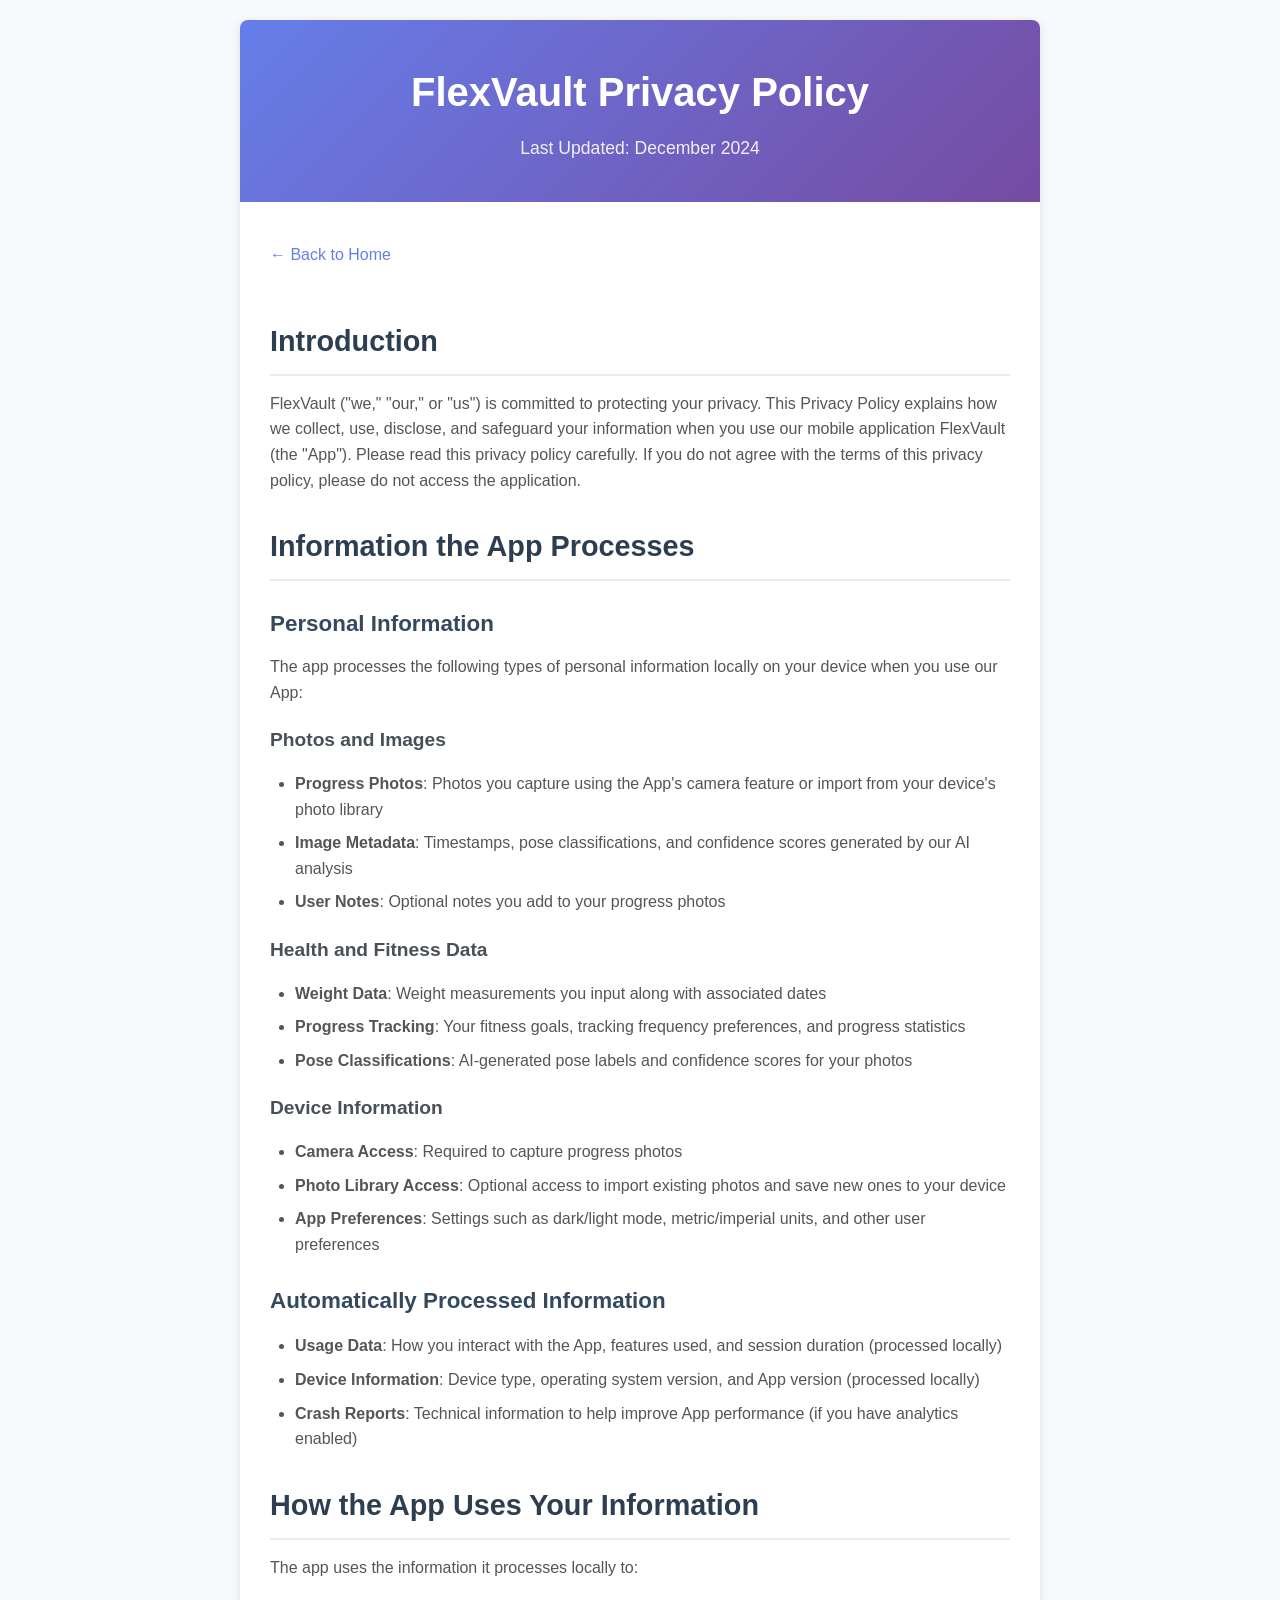
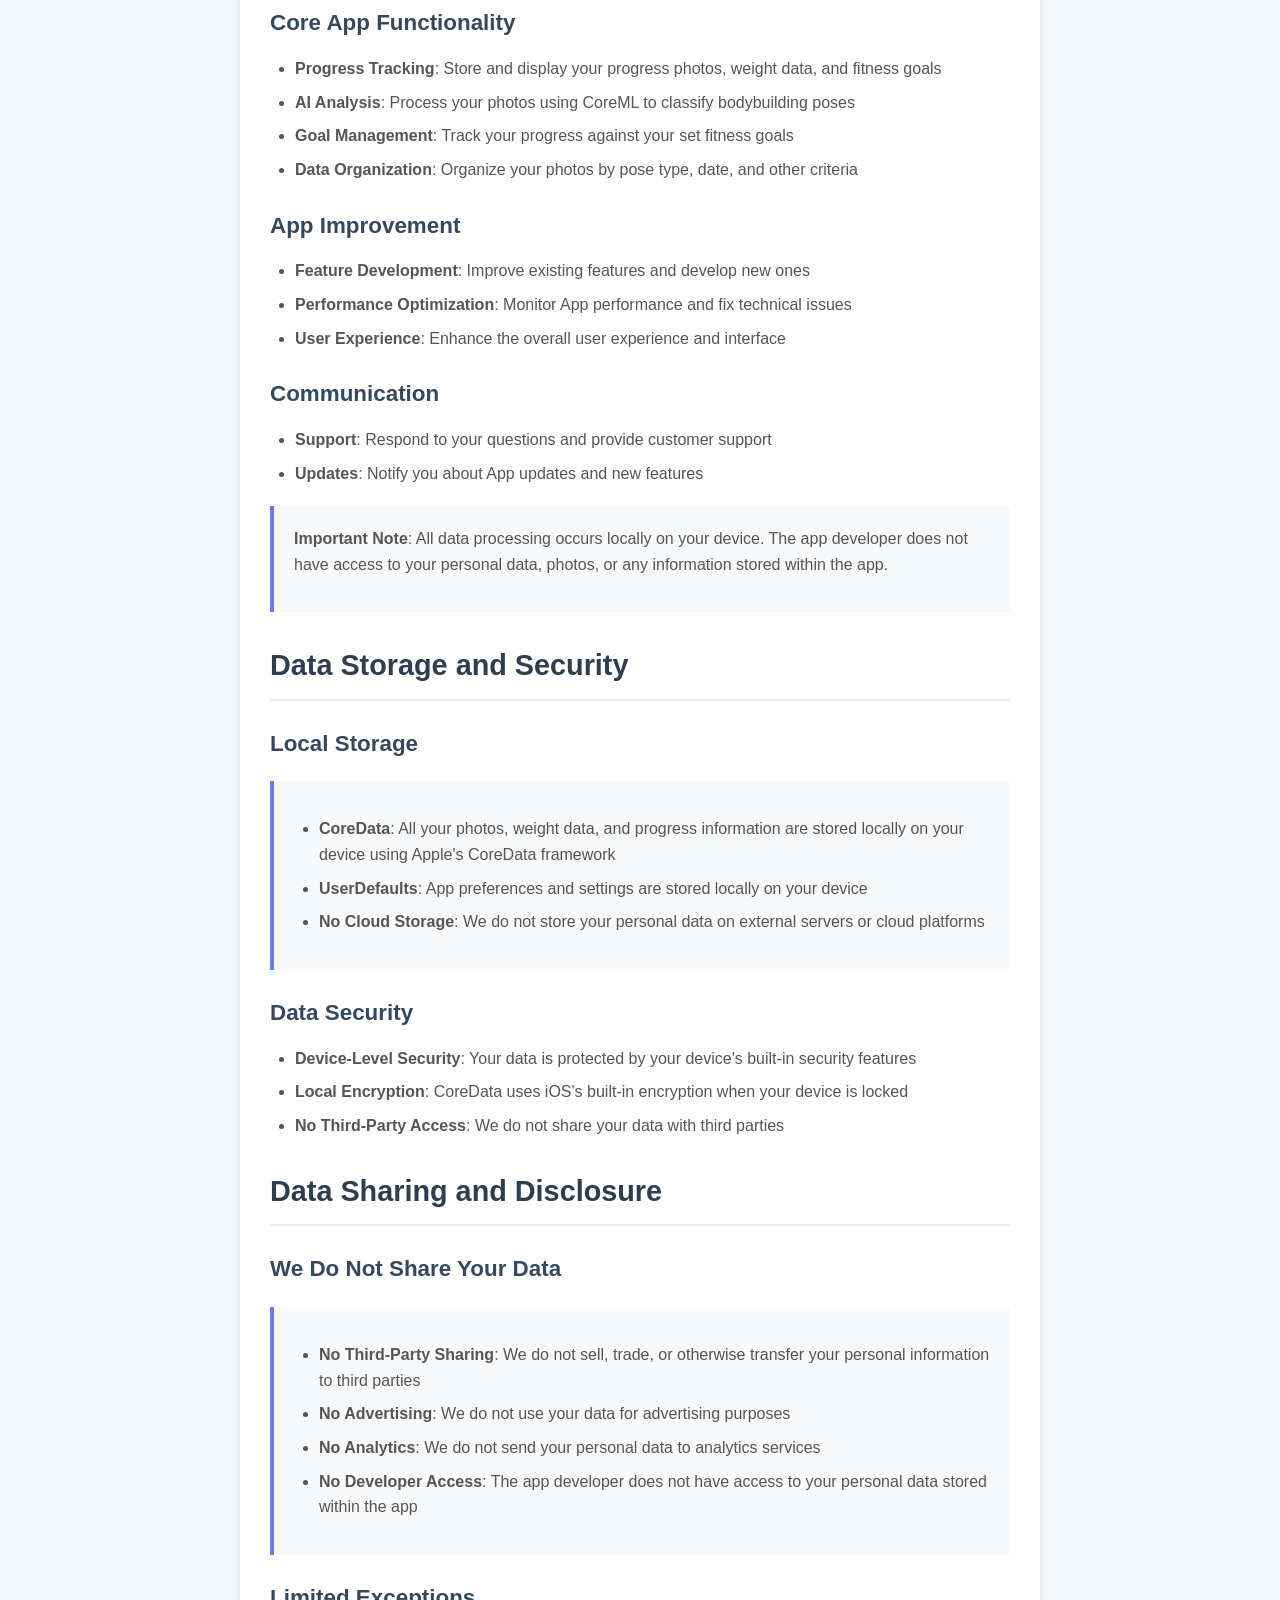
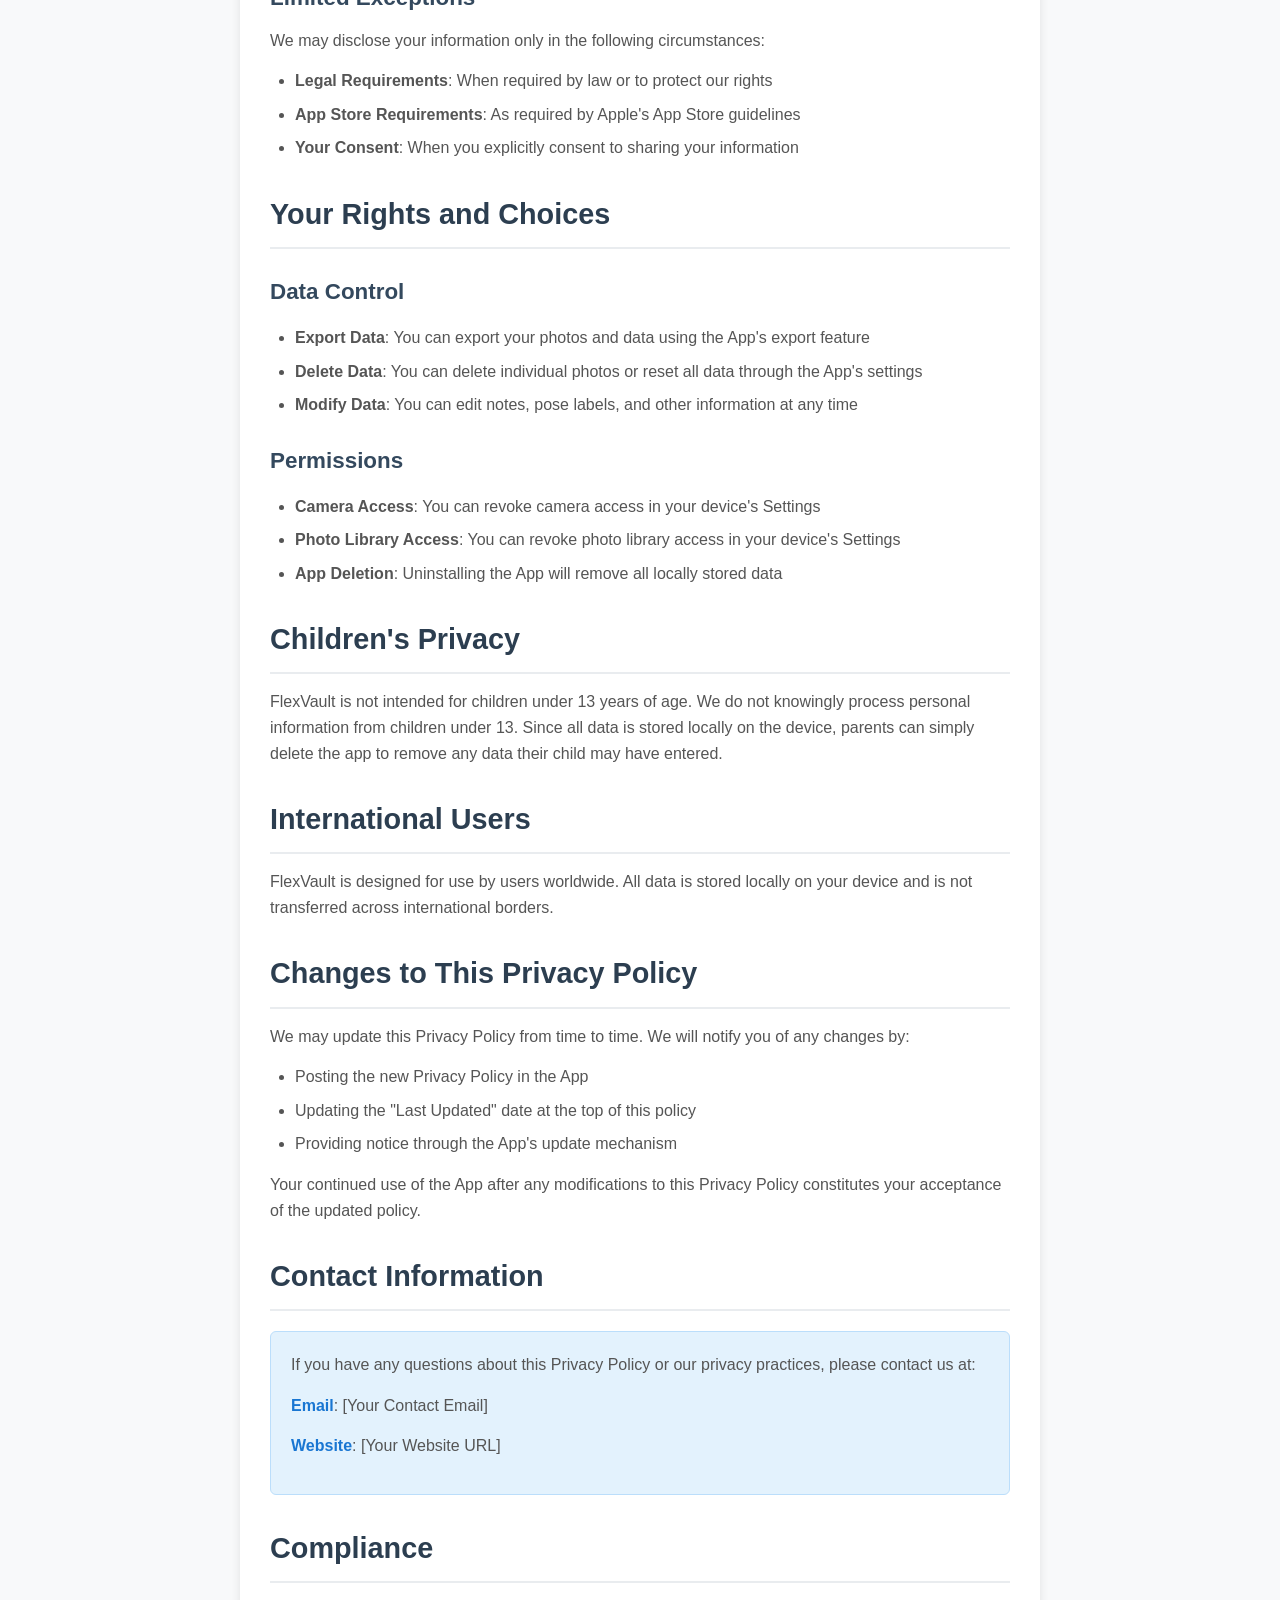
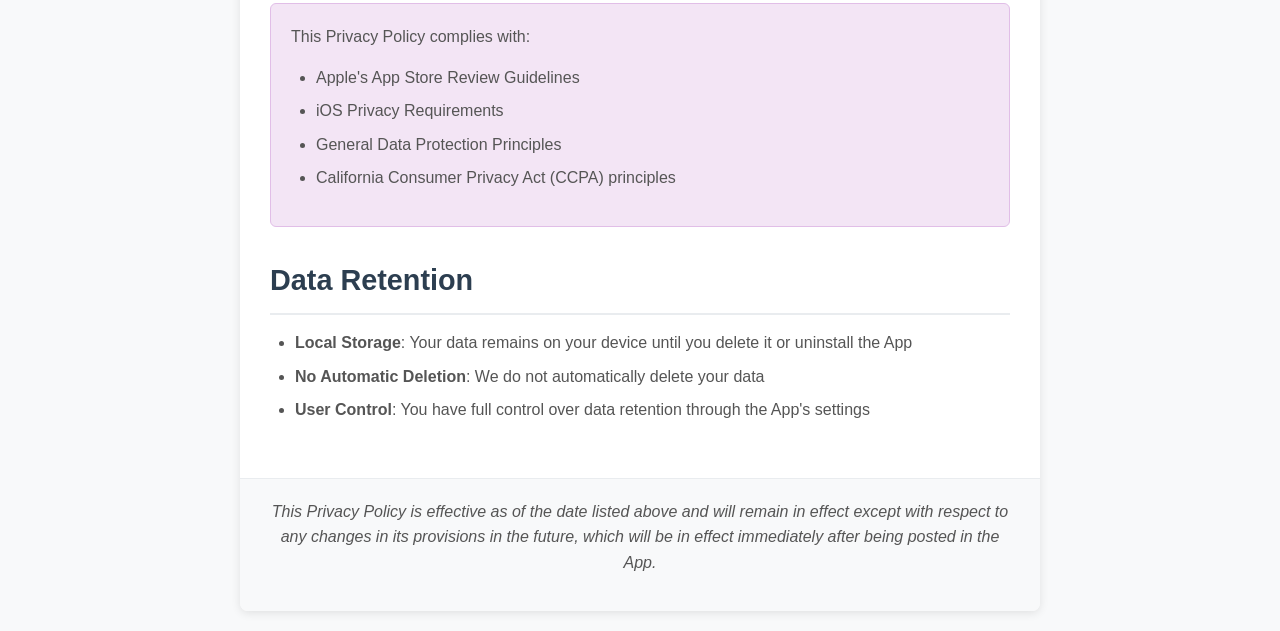
==== FlexVaultPrivacy/index.html @ 90f406ba "FlexVault Privacy Policy" ====
<!DOCTYPE html>
<html lang="en">
<head>
    <meta charset="UTF-8">
    <meta name="viewport" content="width=device-width, initial-scale=1.0">
    <title>FlexVault Privacy Policy</title>
    <style>
        * {
            margin: 0;
            padding: 0;
            box-sizing: border-box;
        }

        body {
            font-family: -apple-system, BlinkMacSystemFont, 'Segoe UI', Roboto, Oxygen, Ubuntu, Cantarell, sans-serif;
            line-height: 1.6;
            color: #333;
            background-color: #f8f9fa;
            padding: 20px;
        }

        .container {
            max-width: 800px;
            margin: 0 auto;
            background: white;
            border-radius: 8px;
            box-shadow: 0 2px 10px rgba(0, 0, 0, 0.1);
            overflow: hidden;
        }

        .header {
            background: linear-gradient(135deg, #667eea 0%, #764ba2 100%);
            color: white;
            padding: 40px 30px;
            text-align: center;
        }

        .header h1 {
            font-size: 2.5rem;
            margin-bottom: 10px;
            font-weight: 700;
        }

        .header .last-updated {
            font-size: 1.1rem;
            opacity: 0.9;
            font-weight: 500;
        }

        .content {
            padding: 40px 30px;
        }

        h2 {
            color: #2c3e50;
            font-size: 1.8rem;
            margin: 30px 0 15px 0;
            padding-bottom: 10px;
            border-bottom: 2px solid #e9ecef;
            font-weight: 600;
        }

        h3 {
            color: #34495e;
            font-size: 1.4rem;
            margin: 25px 0 12px 0;
            font-weight: 600;
        }

        h4 {
            color: #495057;
            font-size: 1.2rem;
            margin: 20px 0 10px 0;
            font-weight: 600;
        }

        p {
            margin-bottom: 15px;
            font-size: 1rem;
            color: #555;
        }

        ul {
            margin: 15px 0;
            padding-left: 25px;
        }

        li {
            margin-bottom: 8px;
            color: #555;
        }

        .highlight-box {
            background: #f8f9fa;
            border-left: 4px solid #667eea;
            padding: 20px;
            margin: 20px 0;
            border-radius: 0 4px 4px 0;
        }

        .contact-info {
            background: #e3f2fd;
            border: 1px solid #bbdefb;
            border-radius: 6px;
            padding: 20px;
            margin: 20px 0;
        }

        .contact-info strong {
            color: #1976d2;
        }

        .compliance-section {
            background: #f3e5f5;
            border: 1px solid #e1bee7;
            border-radius: 6px;
            padding: 20px;
            margin: 20px 0;
        }

        .footer {
            background: #f8f9fa;
            padding: 20px 30px;
            text-align: center;
            color: #6c757d;
            font-style: italic;
            border-top: 1px solid #e9ecef;
        }

        .back-link {
            display: inline-block;
            margin-bottom: 20px;
            color: #667eea;
            text-decoration: none;
            font-weight: 500;
            transition: color 0.3s ease;
        }

        .back-link:hover {
            color: #764ba2;
        }

        @media (max-width: 768px) {
            body {
                padding: 10px;
            }
            
            .header {
                padding: 30px 20px;
            }
            
            .header h1 {
                font-size: 2rem;
            }
            
            .content {
                padding: 30px 20px;
            }
            
            h2 {
                font-size: 1.5rem;
            }
            
            h3 {
                font-size: 1.3rem;
            }
        }
    </style>
</head>
<body>
    <div class="container">
        <div class="header">
            <h1>FlexVault Privacy Policy</h1>
            <div class="last-updated">Last Updated: December 2024</div>
        </div>
        
        <div class="content">
            <a href="/" class="back-link">← Back to Home</a>
            
            <h2>Introduction</h2>
            <p>FlexVault ("we," "our," or "us") is committed to protecting your privacy. This Privacy Policy explains how we collect, use, disclose, and safeguard your information when you use our mobile application FlexVault (the "App"). Please read this privacy policy carefully. If you do not agree with the terms of this privacy policy, please do not access the application.</p>

            <h2>Information the App Processes</h2>
            
            <h3>Personal Information</h3>
            <p>The app processes the following types of personal information locally on your device when you use our App:</p>

            <h4>Photos and Images</h4>
            <ul>
                <li><strong>Progress Photos</strong>: Photos you capture using the App's camera feature or import from your device's photo library</li>
                <li><strong>Image Metadata</strong>: Timestamps, pose classifications, and confidence scores generated by our AI analysis</li>
                <li><strong>User Notes</strong>: Optional notes you add to your progress photos</li>
            </ul>

            <h4>Health and Fitness Data</h4>
            <ul>
                <li><strong>Weight Data</strong>: Weight measurements you input along with associated dates</li>
                <li><strong>Progress Tracking</strong>: Your fitness goals, tracking frequency preferences, and progress statistics</li>
                <li><strong>Pose Classifications</strong>: AI-generated pose labels and confidence scores for your photos</li>
            </ul>

            <h4>Device Information</h4>
            <ul>
                <li><strong>Camera Access</strong>: Required to capture progress photos</li>
                <li><strong>Photo Library Access</strong>: Optional access to import existing photos and save new ones to your device</li>
                <li><strong>App Preferences</strong>: Settings such as dark/light mode, metric/imperial units, and other user preferences</li>
            </ul>

            <h3>Automatically Processed Information</h3>
            <ul>
                <li><strong>Usage Data</strong>: How you interact with the App, features used, and session duration (processed locally)</li>
                <li><strong>Device Information</strong>: Device type, operating system version, and App version (processed locally)</li>
                <li><strong>Crash Reports</strong>: Technical information to help improve App performance (if you have analytics enabled)</li>
            </ul>

            <h2>How the App Uses Your Information</h2>
            <p>The app uses the information it processes locally to:</p>

            <h3>Core App Functionality</h3>
            <ul>
                <li><strong>Progress Tracking</strong>: Store and display your progress photos, weight data, and fitness goals</li>
                <li><strong>AI Analysis</strong>: Process your photos using CoreML to classify bodybuilding poses</li>
                <li><strong>Goal Management</strong>: Track your progress against your set fitness goals</li>
                <li><strong>Data Organization</strong>: Organize your photos by pose type, date, and other criteria</li>
            </ul>

            <h3>App Improvement</h3>
            <ul>
                <li><strong>Feature Development</strong>: Improve existing features and develop new ones</li>
                <li><strong>Performance Optimization</strong>: Monitor App performance and fix technical issues</li>
                <li><strong>User Experience</strong>: Enhance the overall user experience and interface</li>
            </ul>

            <h3>Communication</h3>
            <ul>
                <li><strong>Support</strong>: Respond to your questions and provide customer support</li>
                <li><strong>Updates</strong>: Notify you about App updates and new features</li>
            </ul>

            <div class="highlight-box">
                <p><strong>Important Note</strong>: All data processing occurs locally on your device. The app developer does not have access to your personal data, photos, or any information stored within the app.</p>
            </div>

            <h2>Data Storage and Security</h2>

            <h3>Local Storage</h3>
            <div class="highlight-box">
                <ul>
                    <li><strong>CoreData</strong>: All your photos, weight data, and progress information are stored locally on your device using Apple's CoreData framework</li>
                    <li><strong>UserDefaults</strong>: App preferences and settings are stored locally on your device</li>
                    <li><strong>No Cloud Storage</strong>: We do not store your personal data on external servers or cloud platforms</li>
                </ul>
            </div>

            <h3>Data Security</h3>
            <ul>
                <li><strong>Device-Level Security</strong>: Your data is protected by your device's built-in security features</li>
                <li><strong>Local Encryption</strong>: CoreData uses iOS's built-in encryption when your device is locked</li>
                <li><strong>No Third-Party Access</strong>: We do not share your data with third parties</li>
            </ul>

            <h2>Data Sharing and Disclosure</h2>

            <h3>We Do Not Share Your Data</h3>
            <div class="highlight-box">
                <ul>
                    <li><strong>No Third-Party Sharing</strong>: We do not sell, trade, or otherwise transfer your personal information to third parties</li>
                    <li><strong>No Advertising</strong>: We do not use your data for advertising purposes</li>
                    <li><strong>No Analytics</strong>: We do not send your personal data to analytics services</li>
                    <li><strong>No Developer Access</strong>: The app developer does not have access to your personal data stored within the app</li>
                </ul>
            </div>

            <h3>Limited Exceptions</h3>
            <p>We may disclose your information only in the following circumstances:</p>
            <ul>
                <li><strong>Legal Requirements</strong>: When required by law or to protect our rights</li>
                <li><strong>App Store Requirements</strong>: As required by Apple's App Store guidelines</li>
                <li><strong>Your Consent</strong>: When you explicitly consent to sharing your information</li>
            </ul>

            <h2>Your Rights and Choices</h2>

            <h3>Data Control</h3>
            <ul>
                <li><strong>Export Data</strong>: You can export your photos and data using the App's export feature</li>
                <li><strong>Delete Data</strong>: You can delete individual photos or reset all data through the App's settings</li>
                <li><strong>Modify Data</strong>: You can edit notes, pose labels, and other information at any time</li>
            </ul>

            <h3>Permissions</h3>
            <ul>
                <li><strong>Camera Access</strong>: You can revoke camera access in your device's Settings</li>
                <li><strong>Photo Library Access</strong>: You can revoke photo library access in your device's Settings</li>
                <li><strong>App Deletion</strong>: Uninstalling the App will remove all locally stored data</li>
            </ul>

            <h2>Children's Privacy</h2>
            <p>FlexVault is not intended for children under 13 years of age. We do not knowingly process personal information from children under 13. Since all data is stored locally on the device, parents can simply delete the app to remove any data their child may have entered.</p>

            <h2>International Users</h2>
            <p>FlexVault is designed for use by users worldwide. All data is stored locally on your device and is not transferred across international borders.</p>

            <h2>Changes to This Privacy Policy</h2>
            <p>We may update this Privacy Policy from time to time. We will notify you of any changes by:</p>
            <ul>
                <li>Posting the new Privacy Policy in the App</li>
                <li>Updating the "Last Updated" date at the top of this policy</li>
                <li>Providing notice through the App's update mechanism</li>
            </ul>
            <p>Your continued use of the App after any modifications to this Privacy Policy constitutes your acceptance of the updated policy.</p>

            <h2>Contact Information</h2>
            <div class="contact-info">
                <p>If you have any questions about this Privacy Policy or our privacy practices, please contact us at:</p>
                <p><strong>Email</strong>: [Your Contact Email]</p>
                <p><strong>Website</strong>: [Your Website URL]</p>
            </div>

            <h2>Compliance</h2>
            <div class="compliance-section">
                <p>This Privacy Policy complies with:</p>
                <ul>
                    <li>Apple's App Store Review Guidelines</li>
                    <li>iOS Privacy Requirements</li>
                    <li>General Data Protection Principles</li>
                    <li>California Consumer Privacy Act (CCPA) principles</li>
                </ul>
            </div>

            <h2>Data Retention</h2>
            <ul>
                <li><strong>Local Storage</strong>: Your data remains on your device until you delete it or uninstall the App</li>
                <li><strong>No Automatic Deletion</strong>: We do not automatically delete your data</li>
                <li><strong>User Control</strong>: You have full control over data retention through the App's settings</li>
            </ul>
        </div>
        
        <div class="footer">
            <p><em>This Privacy Policy is effective as of the date listed above and will remain in effect except with respect to any changes in its provisions in the future, which will be in effect immediately after being posted in the App.</em></p>
        </div>
    </div>
</body>
</html>
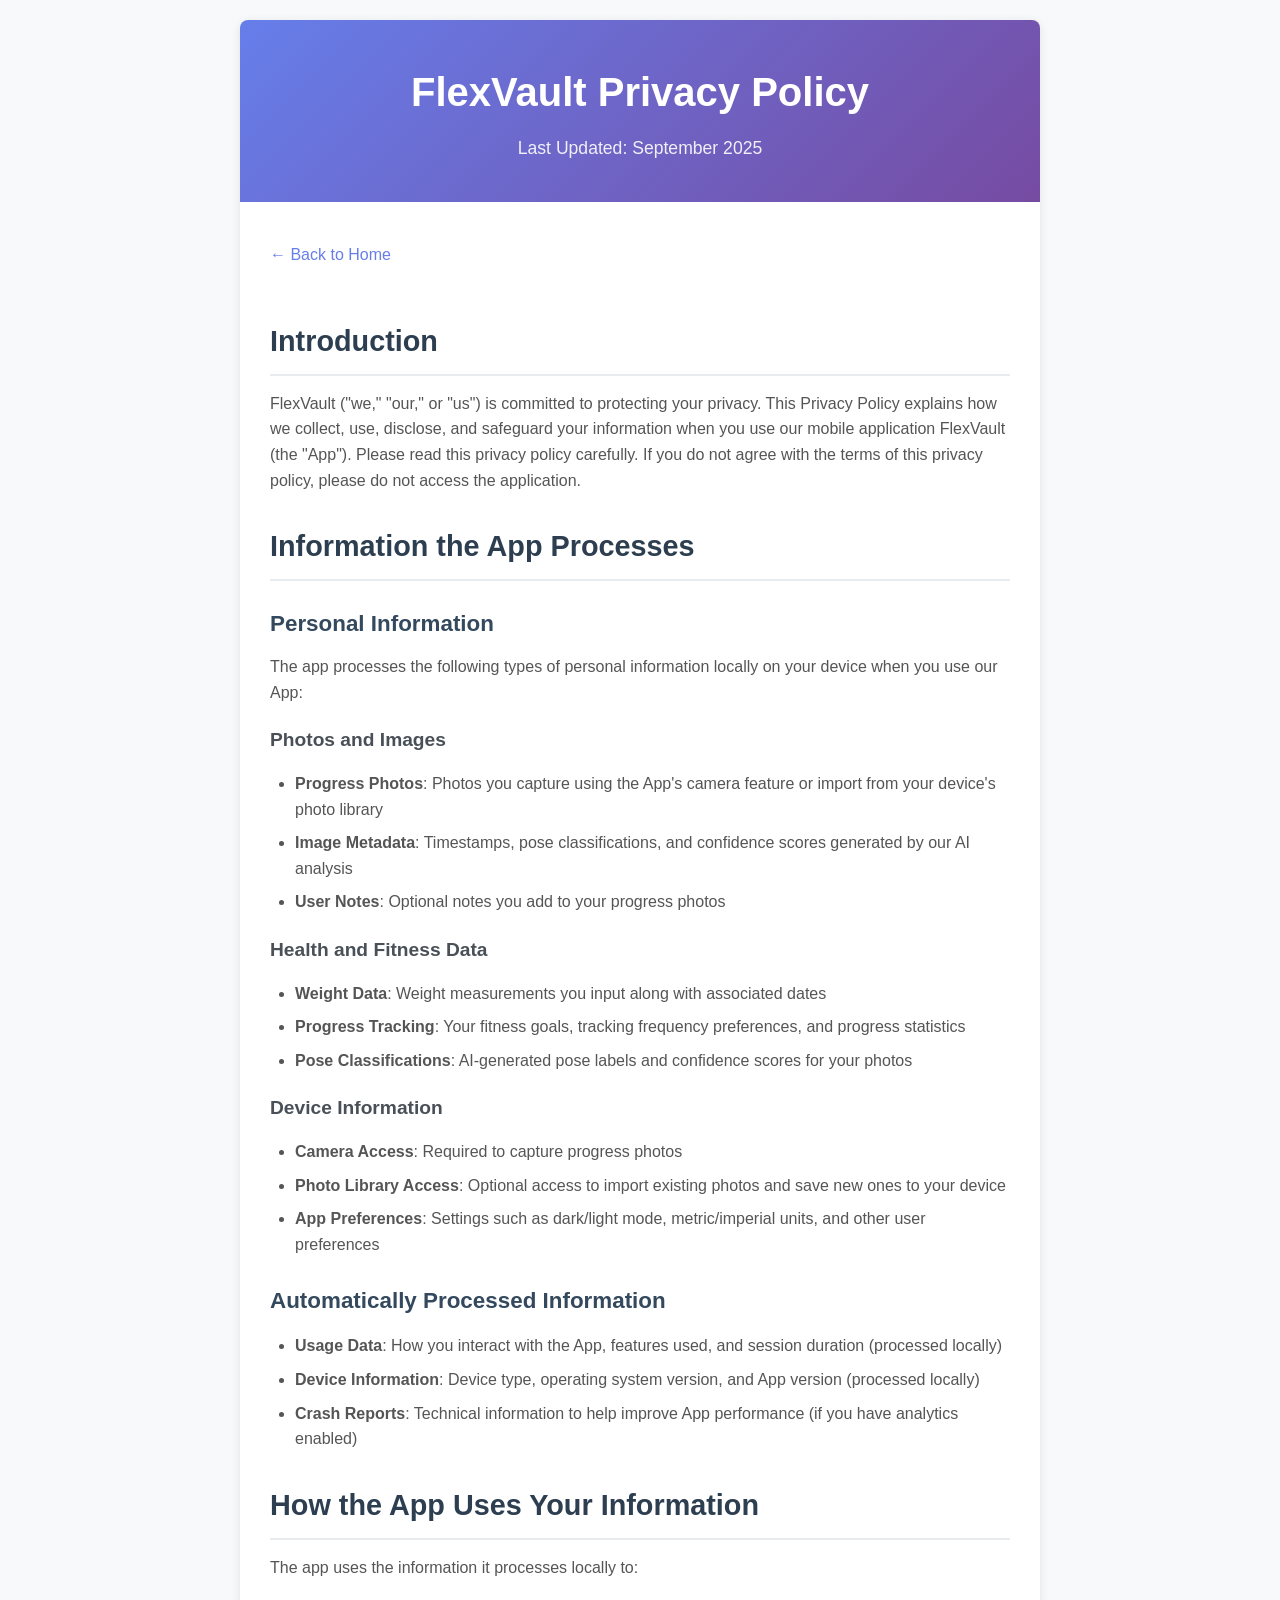
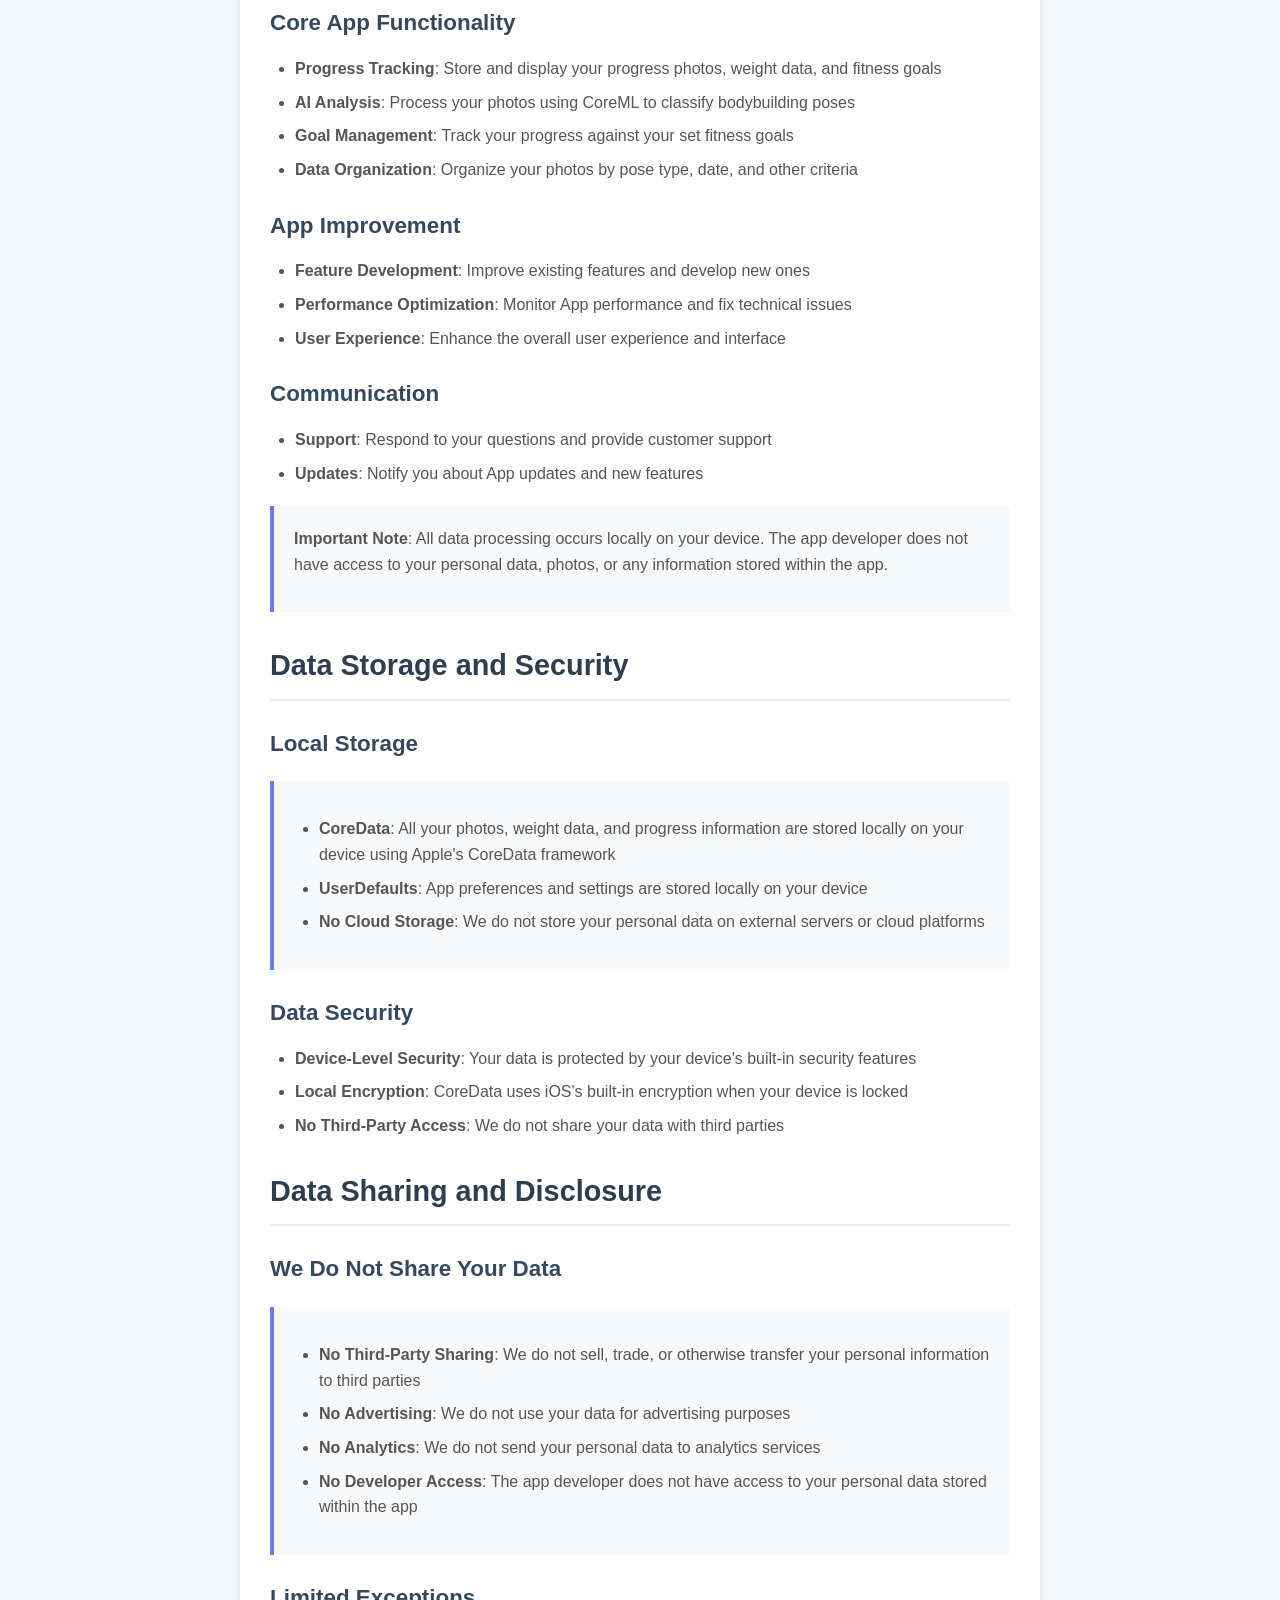
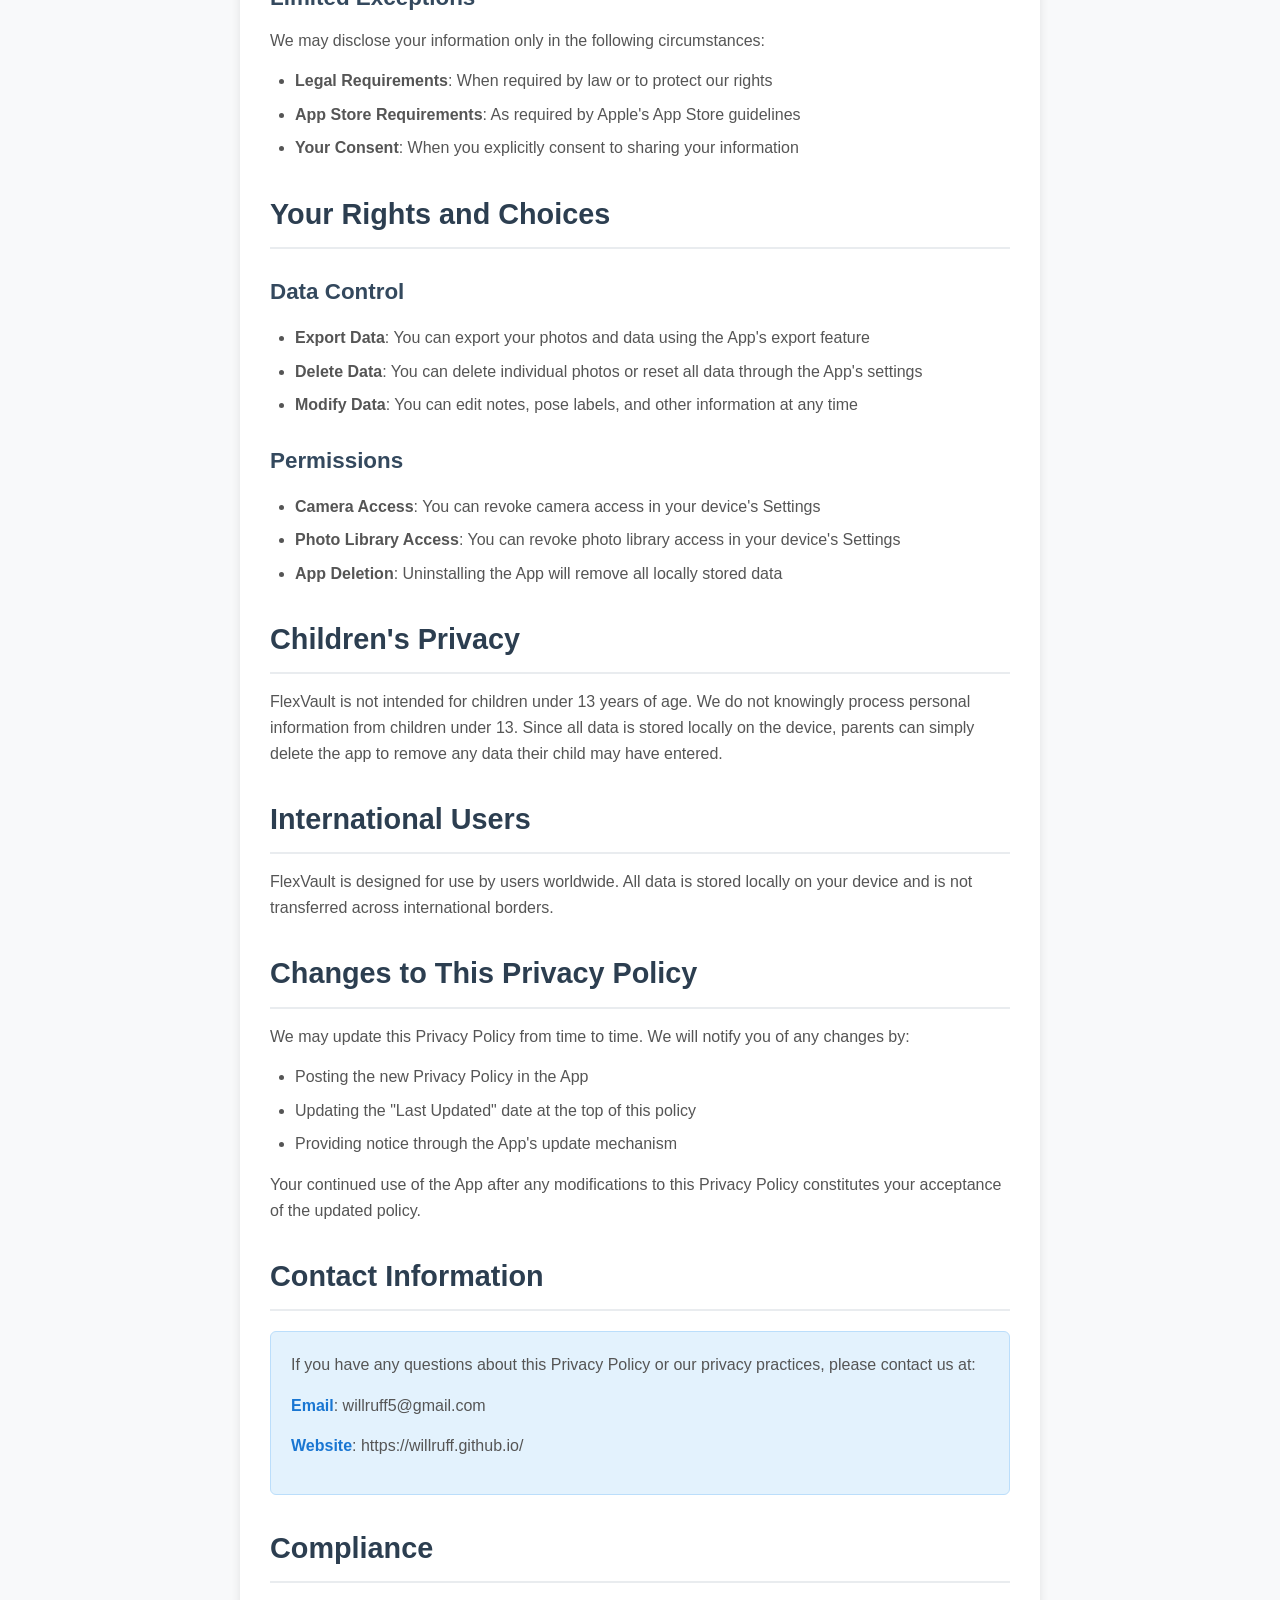
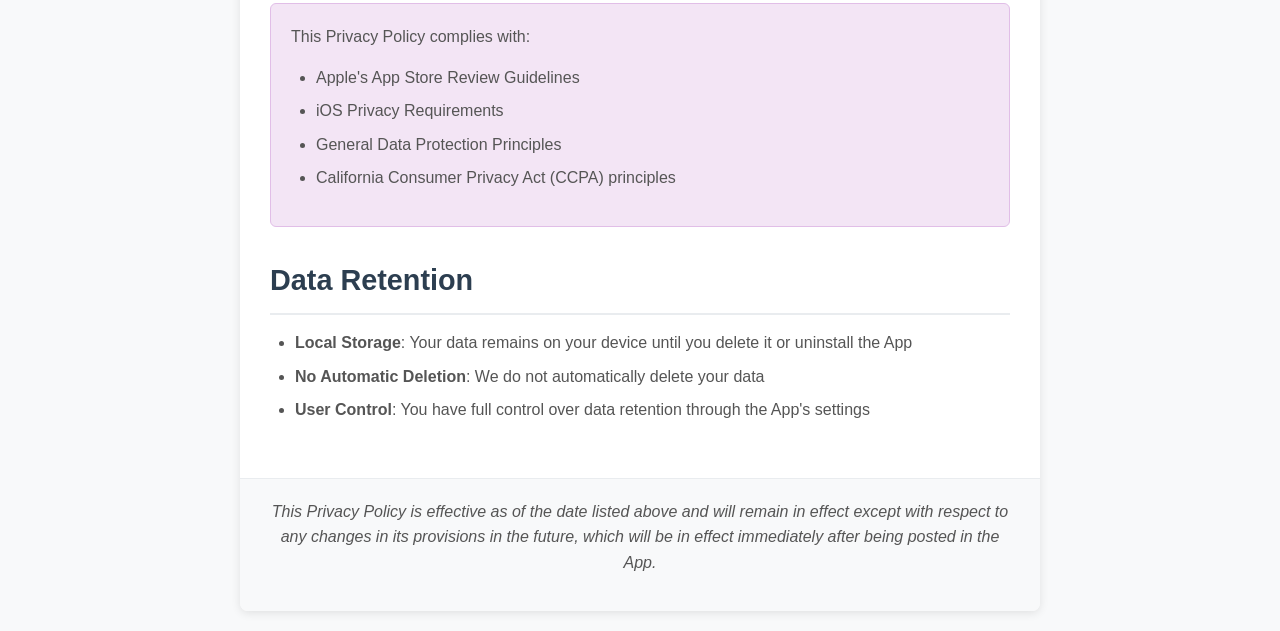
==== commit 1e5dc0f0: "Update index.html" ====
--- a/FlexVaultPrivacy/index.html
+++ b/FlexVaultPrivacy/index.html
@@ -171,7 +171,7 @@
     <div class="container">
         <div class="header">
             <h1>FlexVault Privacy Policy</h1>
-            <div class="last-updated">Last Updated: December 2024</div>
+            <div class="last-updated">Last Updated: September 2025</div>
         </div>
         
         <div class="content">
@@ -313,8 +313,8 @@
             <h2>Contact Information</h2>
             <div class="contact-info">
                 <p>If you have any questions about this Privacy Policy or our privacy practices, please contact us at:</p>
-                <p><strong>Email</strong>: [Your Contact Email]</p>
-                <p><strong>Website</strong>: [Your Website URL]</p>
+                <p><strong>Email</strong>: willruff5@gmail.com</p>
+                <p><strong>Website</strong>: https://willruff.github.io/</p>
             </div>
 
             <h2>Compliance</h2>
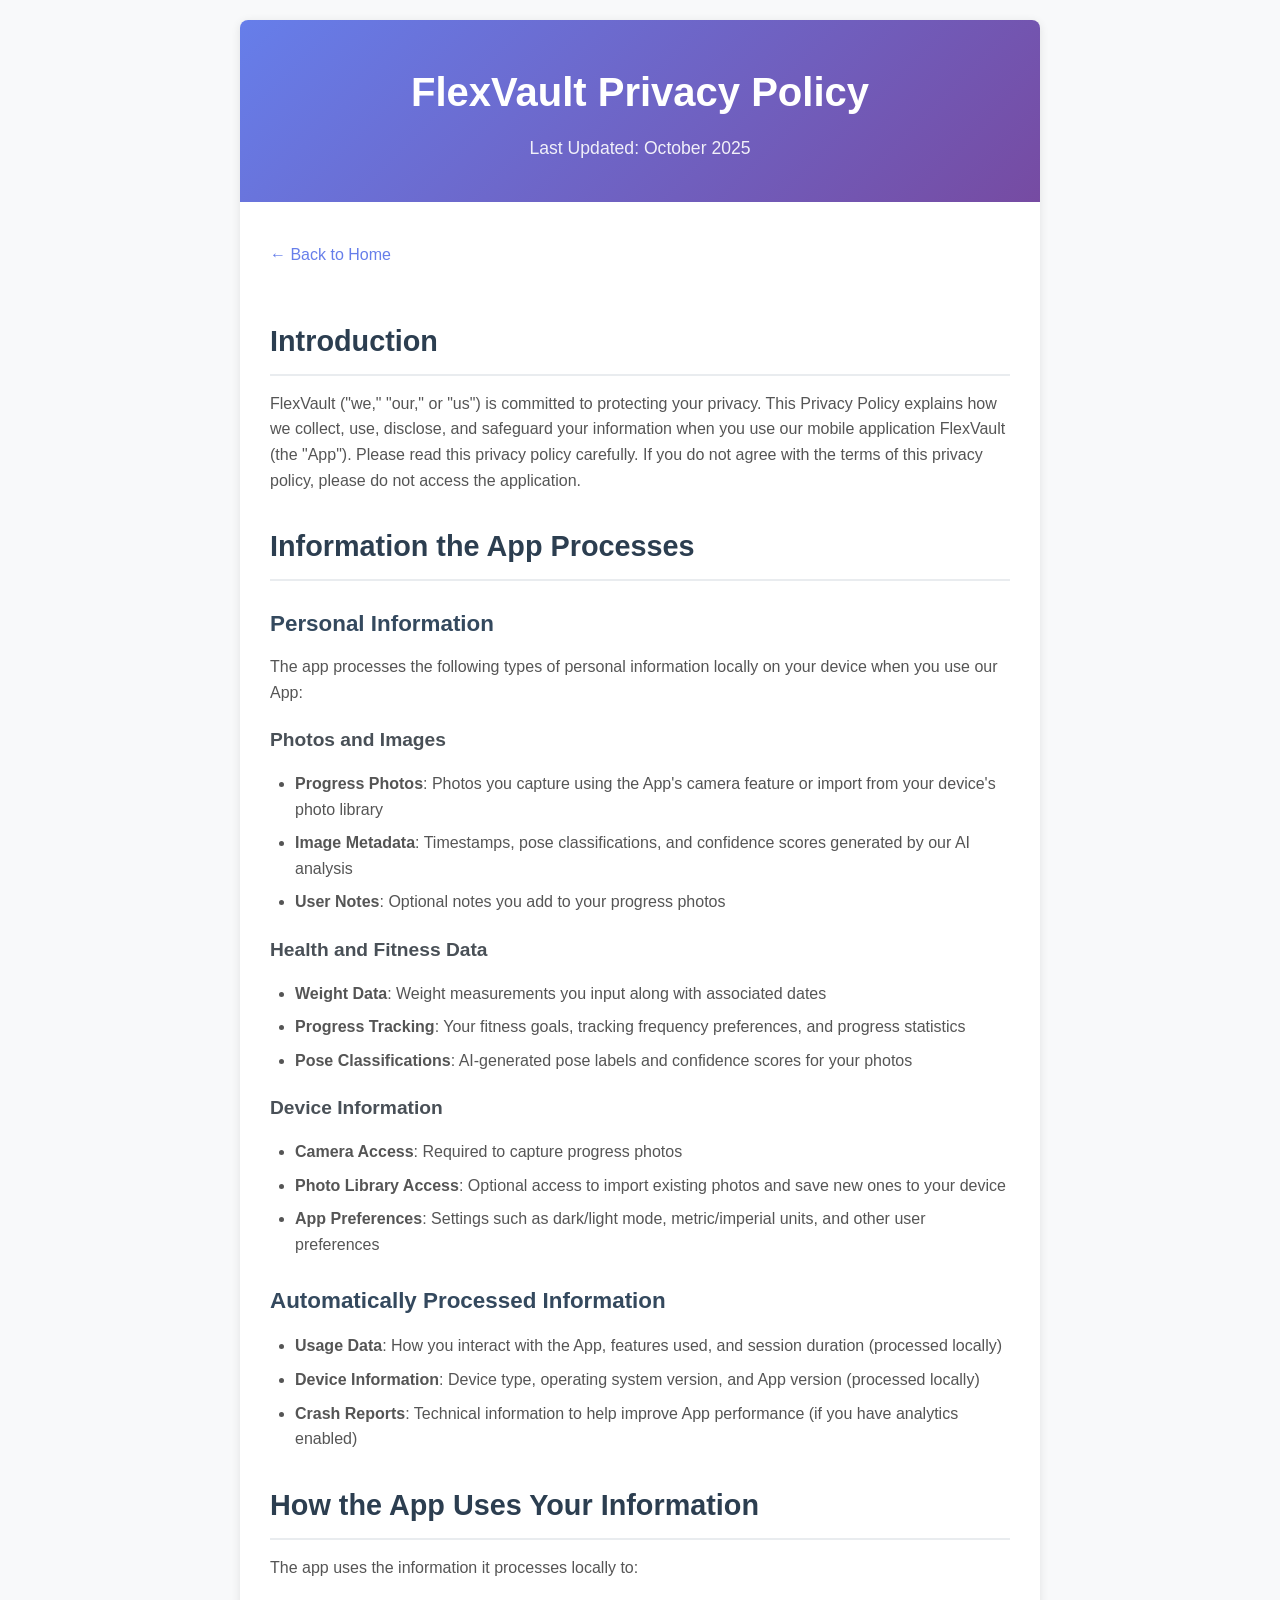
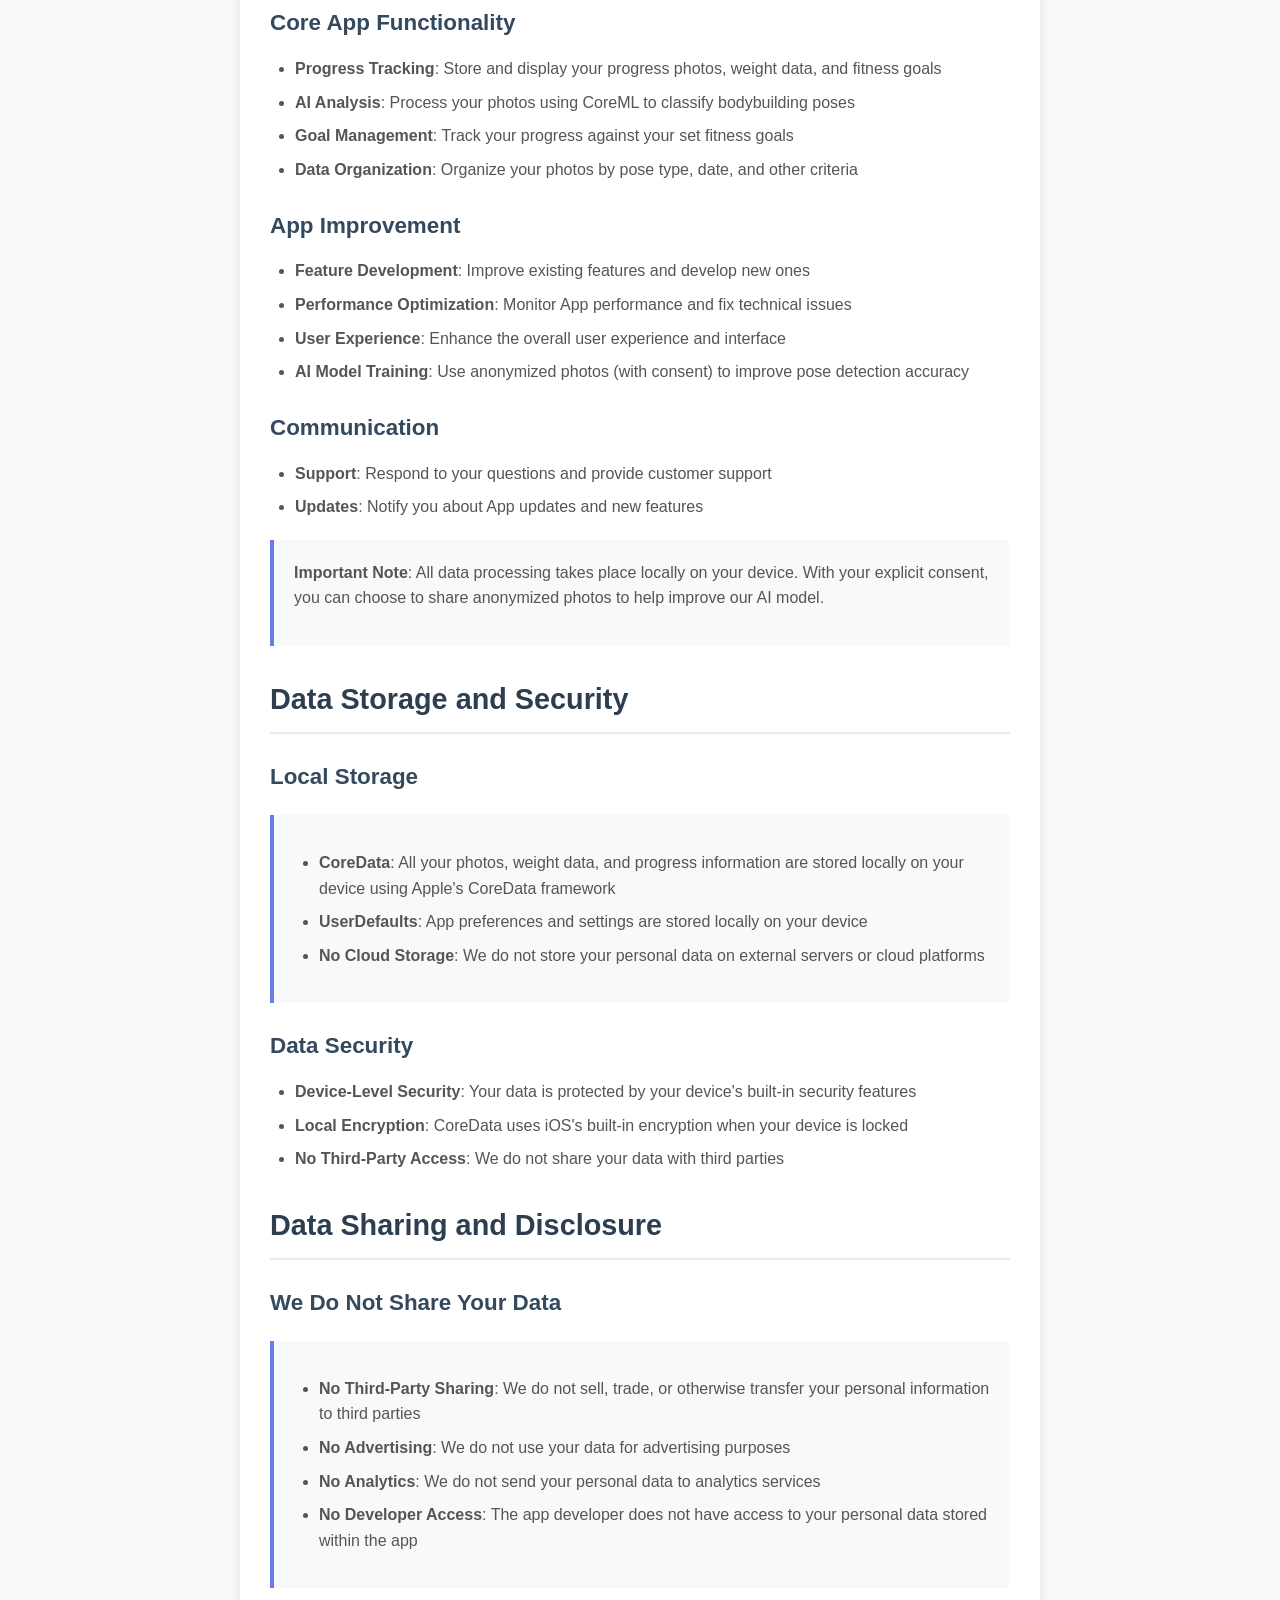
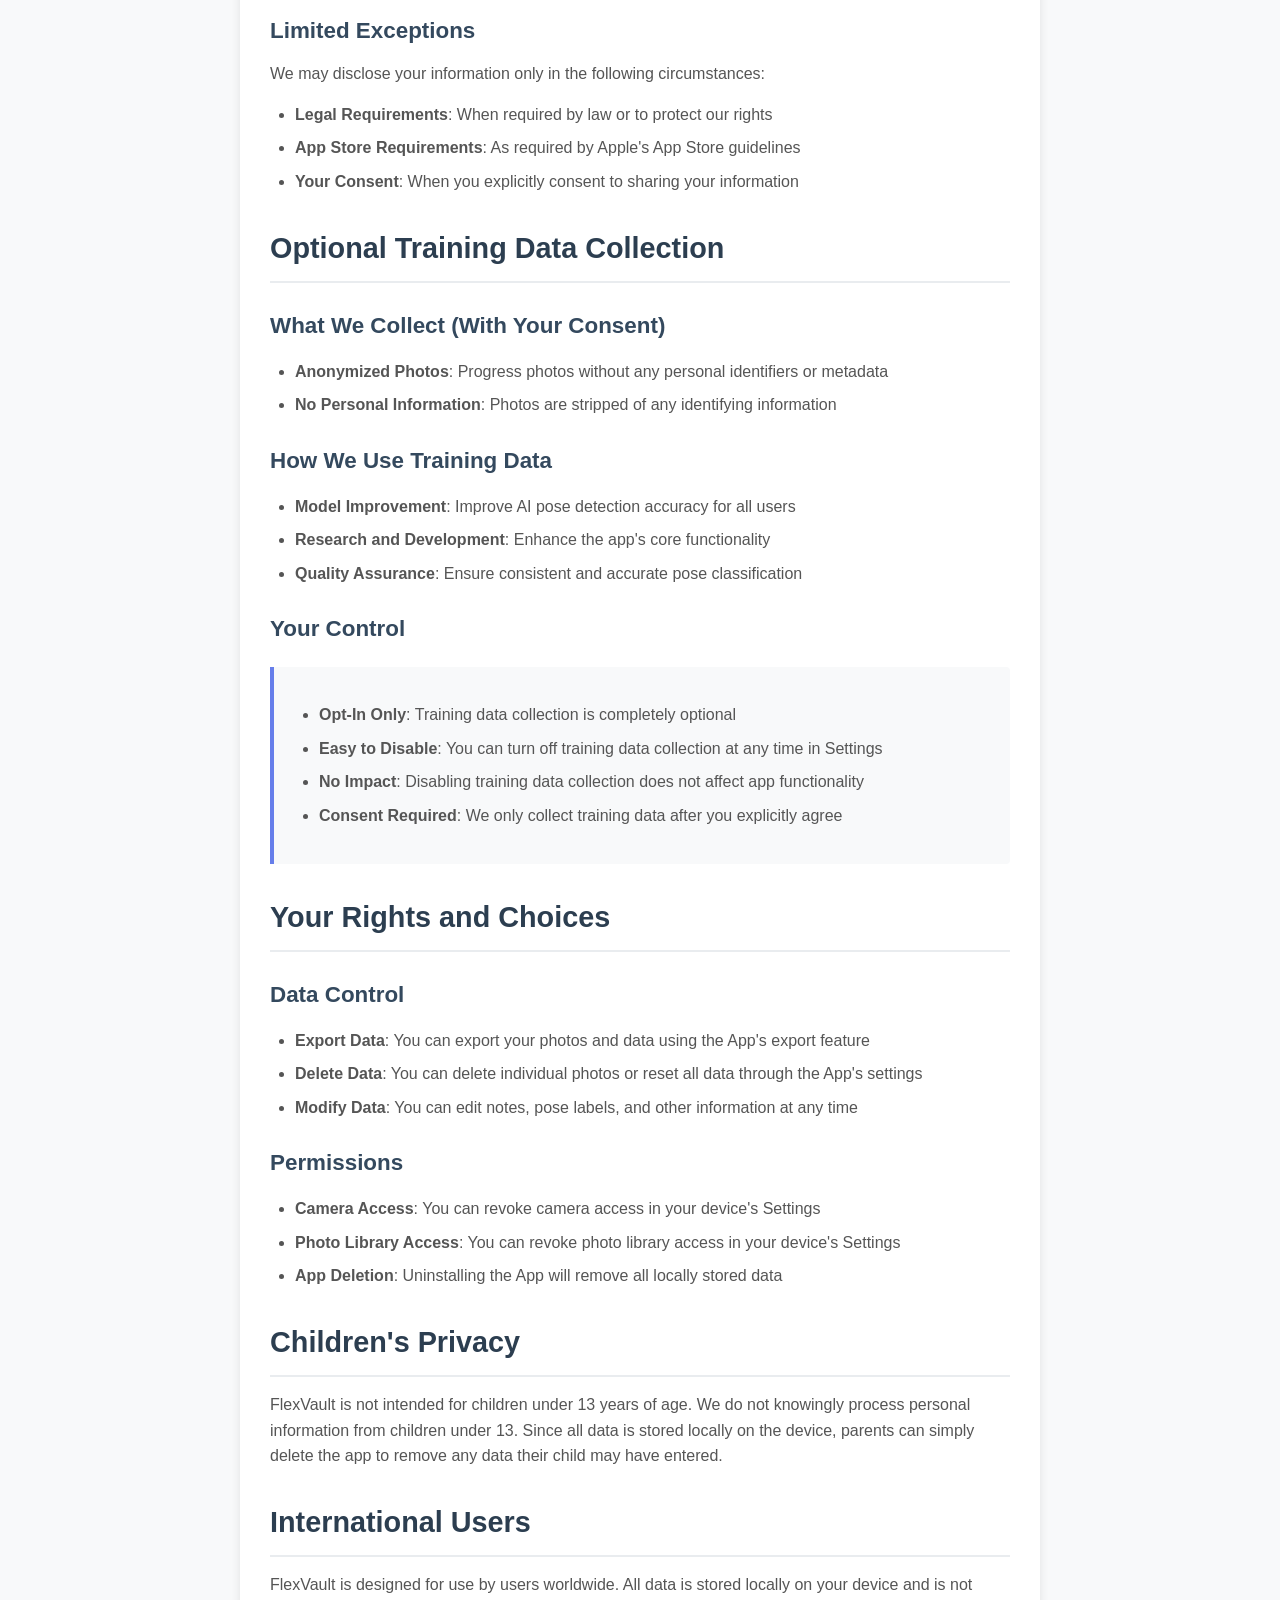
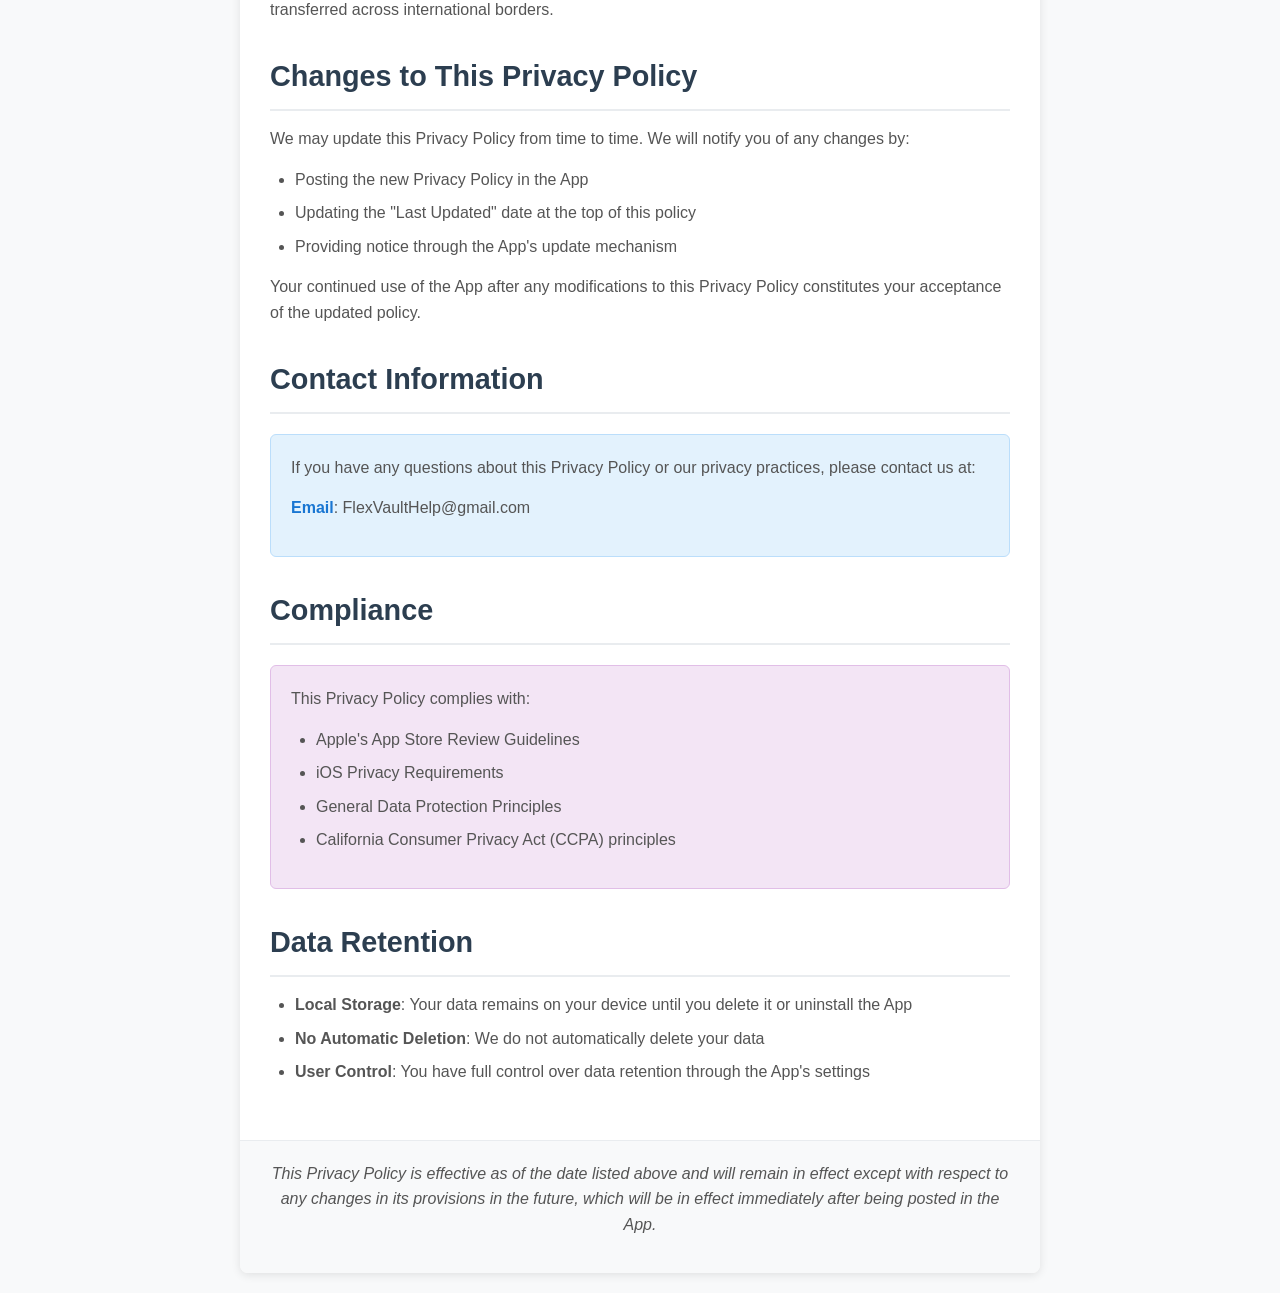
==== commit 8084f599: "Update Privacy on website" ====
--- a/FlexVaultPrivacy/index.html
+++ b/FlexVaultPrivacy/index.html
@@ -171,7 +171,7 @@
     <div class="container">
         <div class="header">
             <h1>FlexVault Privacy Policy</h1>
-            <div class="last-updated">Last Updated: September 2025</div>
+            <div class="last-updated">Last Updated: October 2025</div>
         </div>
         
         <div class="content">
@@ -229,6 +229,7 @@
                 <li><strong>Feature Development</strong>: Improve existing features and develop new ones</li>
                 <li><strong>Performance Optimization</strong>: Monitor App performance and fix technical issues</li>
                 <li><strong>User Experience</strong>: Enhance the overall user experience and interface</li>
+                <li><strong>AI Model Training</strong>: Use anonymized photos (with consent) to improve pose detection accuracy</li>
             </ul>
 
             <h3>Communication</h3>
@@ -238,7 +239,7 @@
             </ul>
 
             <div class="highlight-box">
-                <p><strong>Important Note</strong>: All data processing occurs locally on your device. The app developer does not have access to your personal data, photos, or any information stored within the app.</p>
+                <p><strong>Important Note</strong>: All data processing takes place locally on your device. With your explicit consent, you can choose to share anonymized photos to help improve our AI model.</p>
             </div>
 
             <h2>Data Storage and Security</h2>
@@ -279,6 +280,31 @@
                 <li><strong>Your Consent</strong>: When you explicitly consent to sharing your information</li>
             </ul>
 
+            <h2>Optional Training Data Collection</h2>
+
+            <h3>What We Collect (With Your Consent)</h3>
+            <ul>
+                <li><strong>Anonymized Photos</strong>: Progress photos without any personal identifiers or metadata</li>
+                <li><strong>No Personal Information</strong>: Photos are stripped of any identifying information</li>
+            </ul>
+
+            <h3>How We Use Training Data</h3>
+            <ul>
+                <li><strong>Model Improvement</strong>: Improve AI pose detection accuracy for all users</li>
+                <li><strong>Research and Development</strong>: Enhance the app's core functionality</li>
+                <li><strong>Quality Assurance</strong>: Ensure consistent and accurate pose classification</li>
+            </ul>
+
+            <h3>Your Control</h3>
+            <div class="highlight-box">
+                <ul>
+                    <li><strong>Opt-In Only</strong>: Training data collection is completely optional</li>
+                    <li><strong>Easy to Disable</strong>: You can turn off training data collection at any time in Settings</li>
+                    <li><strong>No Impact</strong>: Disabling training data collection does not affect app functionality</li>
+                    <li><strong>Consent Required</strong>: We only collect training data after you explicitly agree</li>
+                </ul>
+            </div>
+
             <h2>Your Rights and Choices</h2>
 
             <h3>Data Control</h3>
@@ -313,8 +339,7 @@
             <h2>Contact Information</h2>
             <div class="contact-info">
                 <p>If you have any questions about this Privacy Policy or our privacy practices, please contact us at:</p>
-                <p><strong>Email</strong>: willruff5@gmail.com</p>
-                <p><strong>Website</strong>: https://willruff.github.io/</p>
+                <p><strong>Email</strong>: FlexVaultHelp@gmail.com</p>
             </div>
 
             <h2>Compliance</h2>
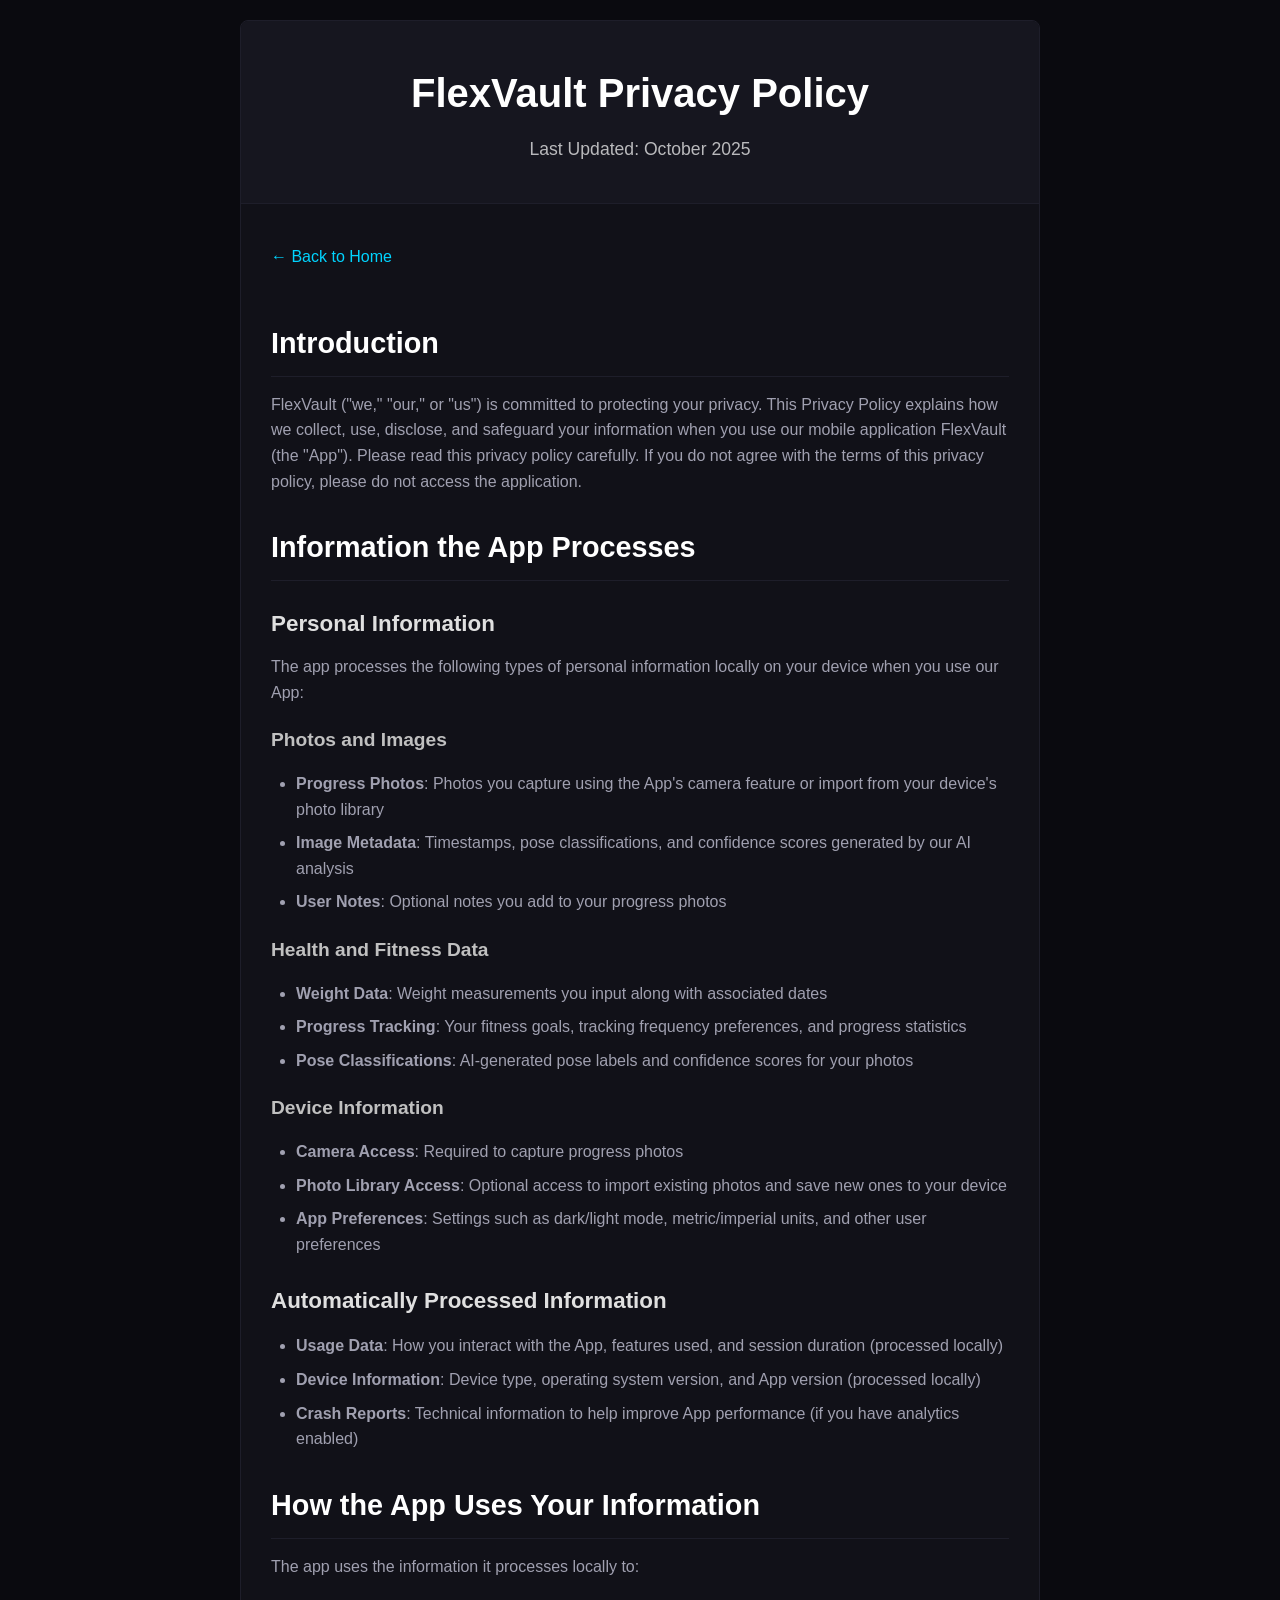
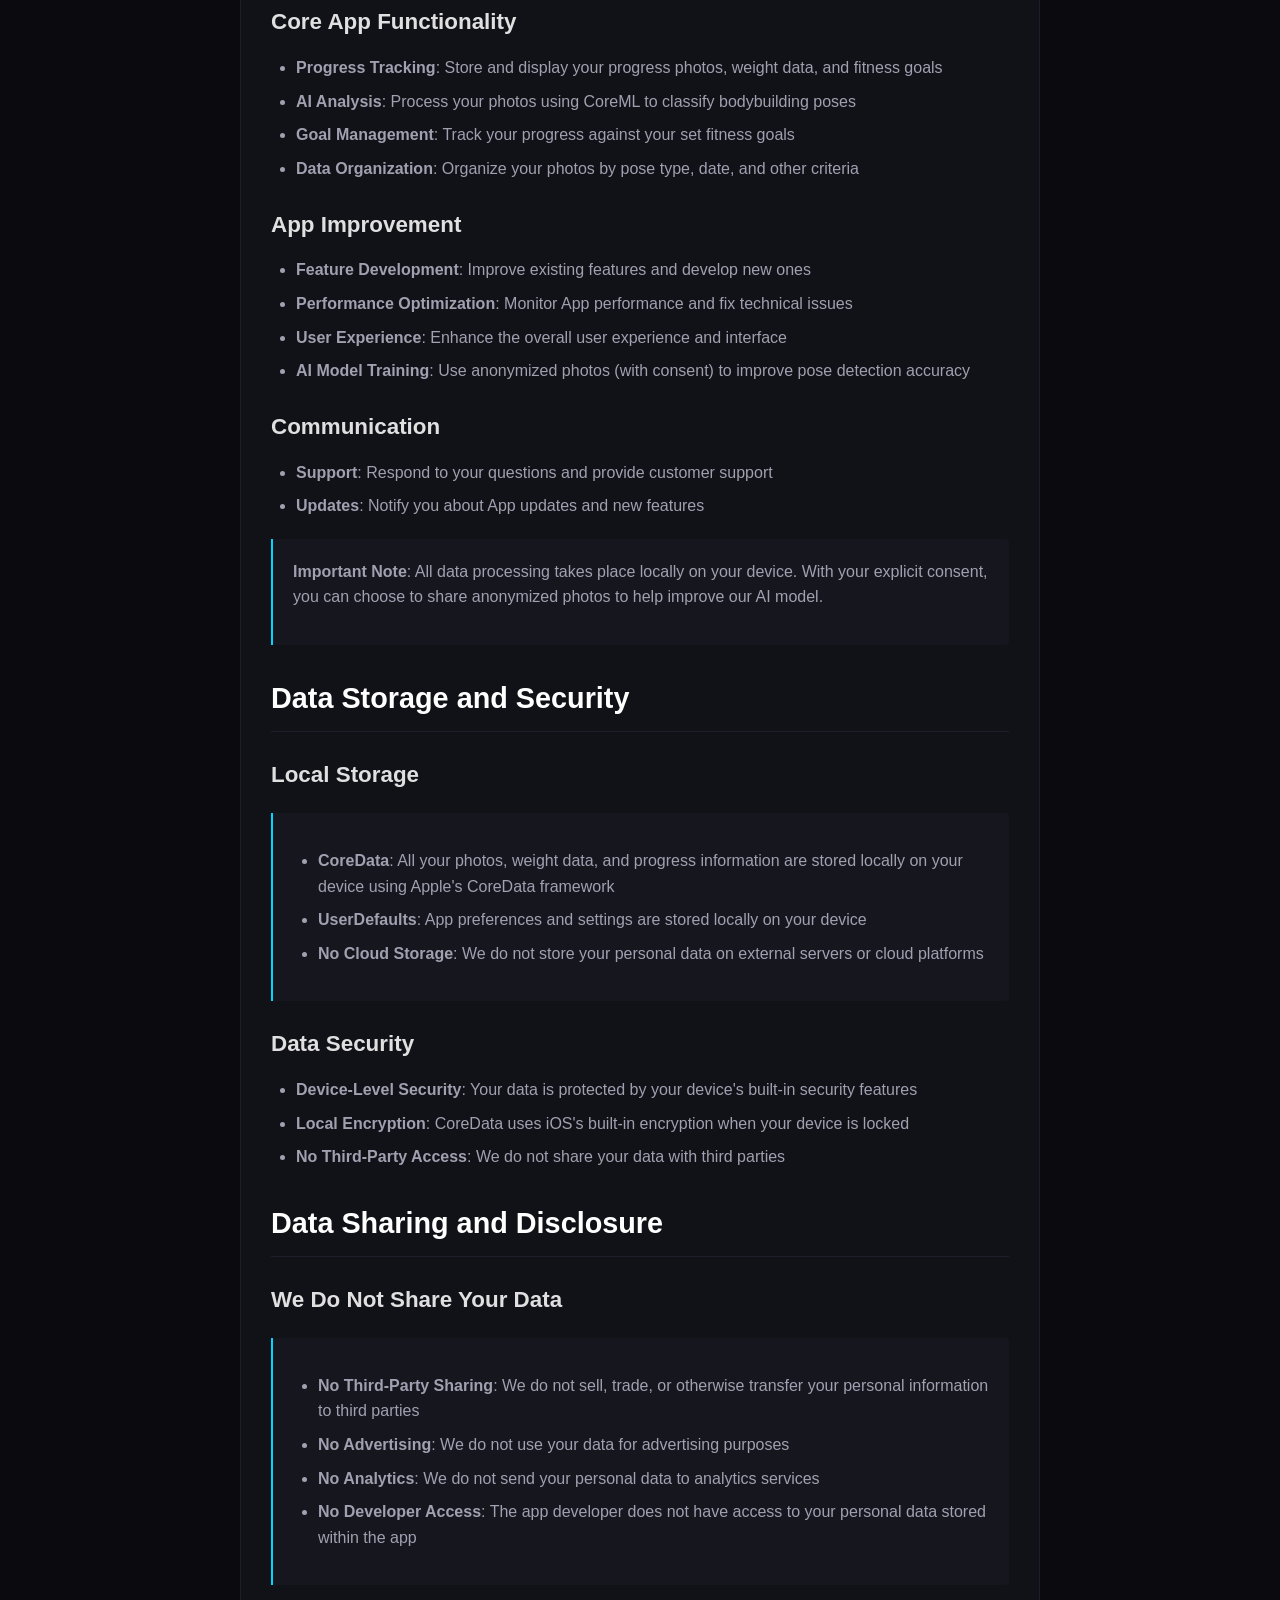
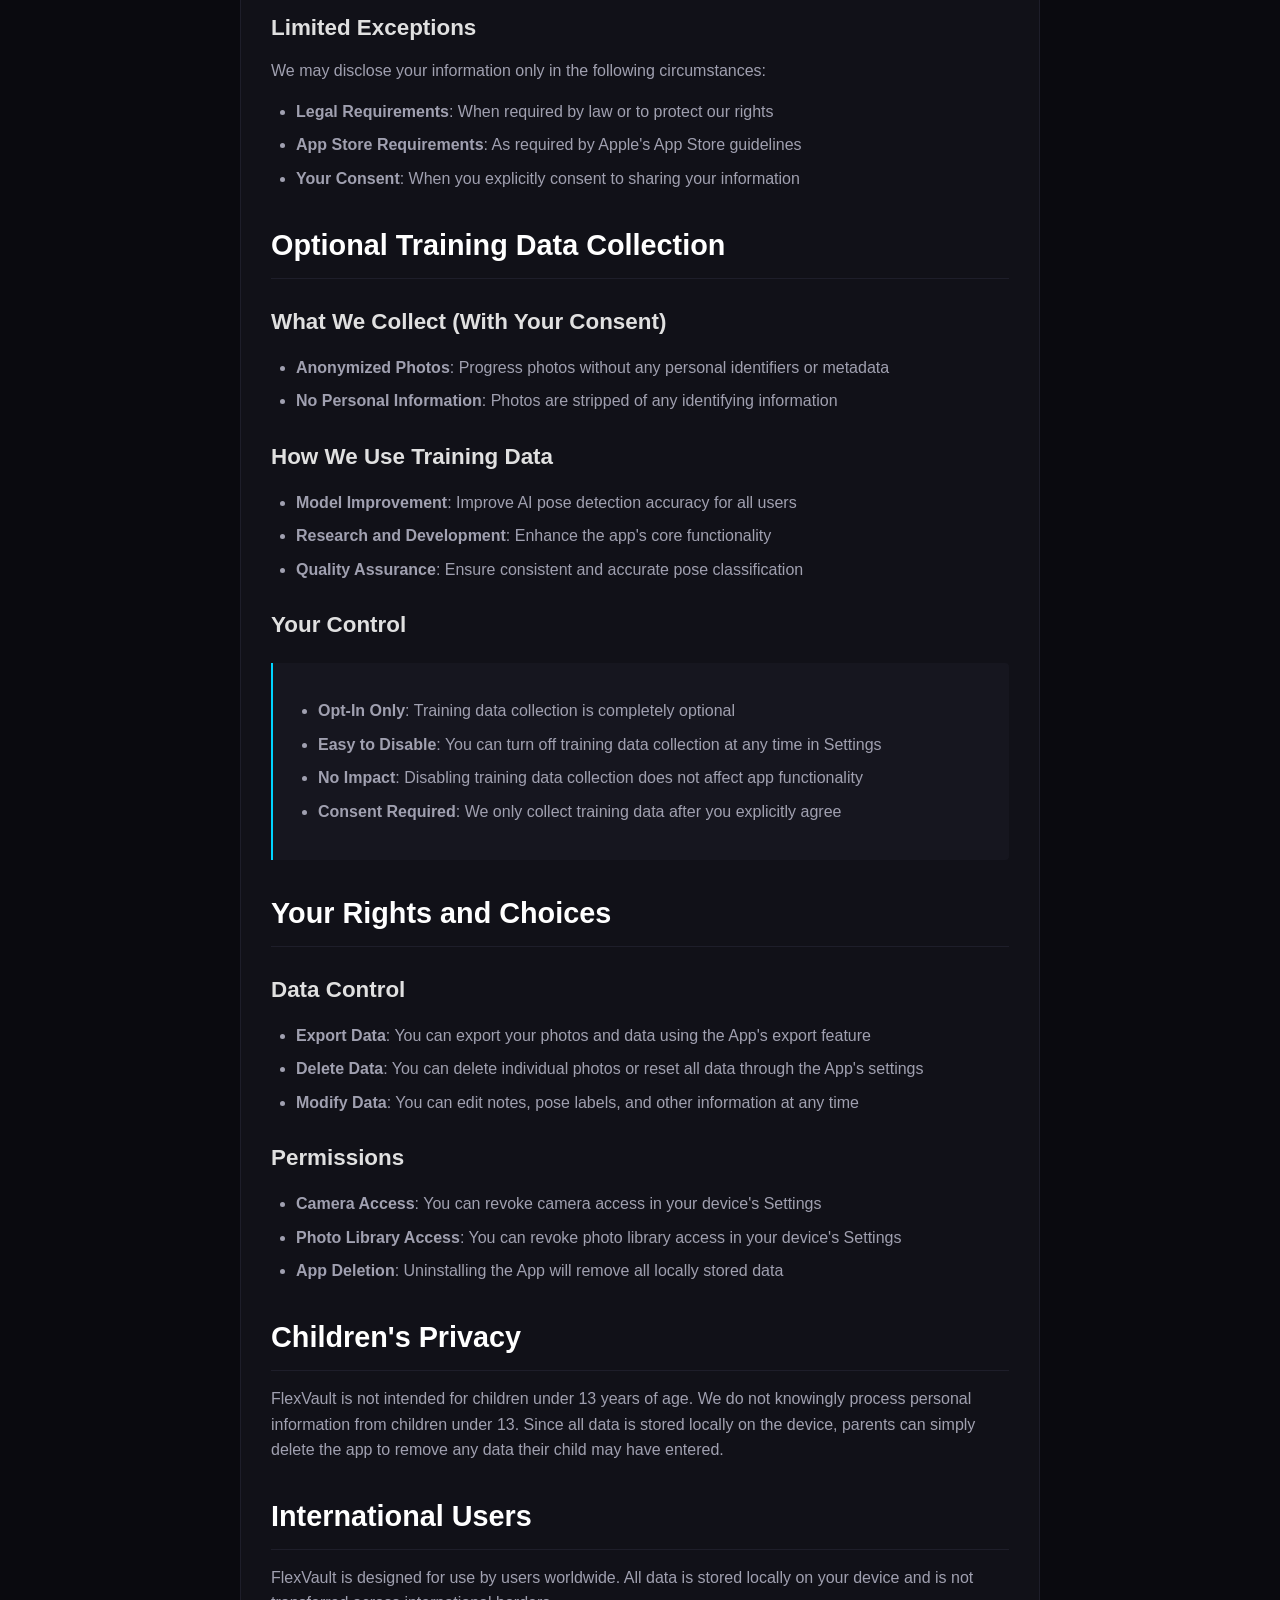
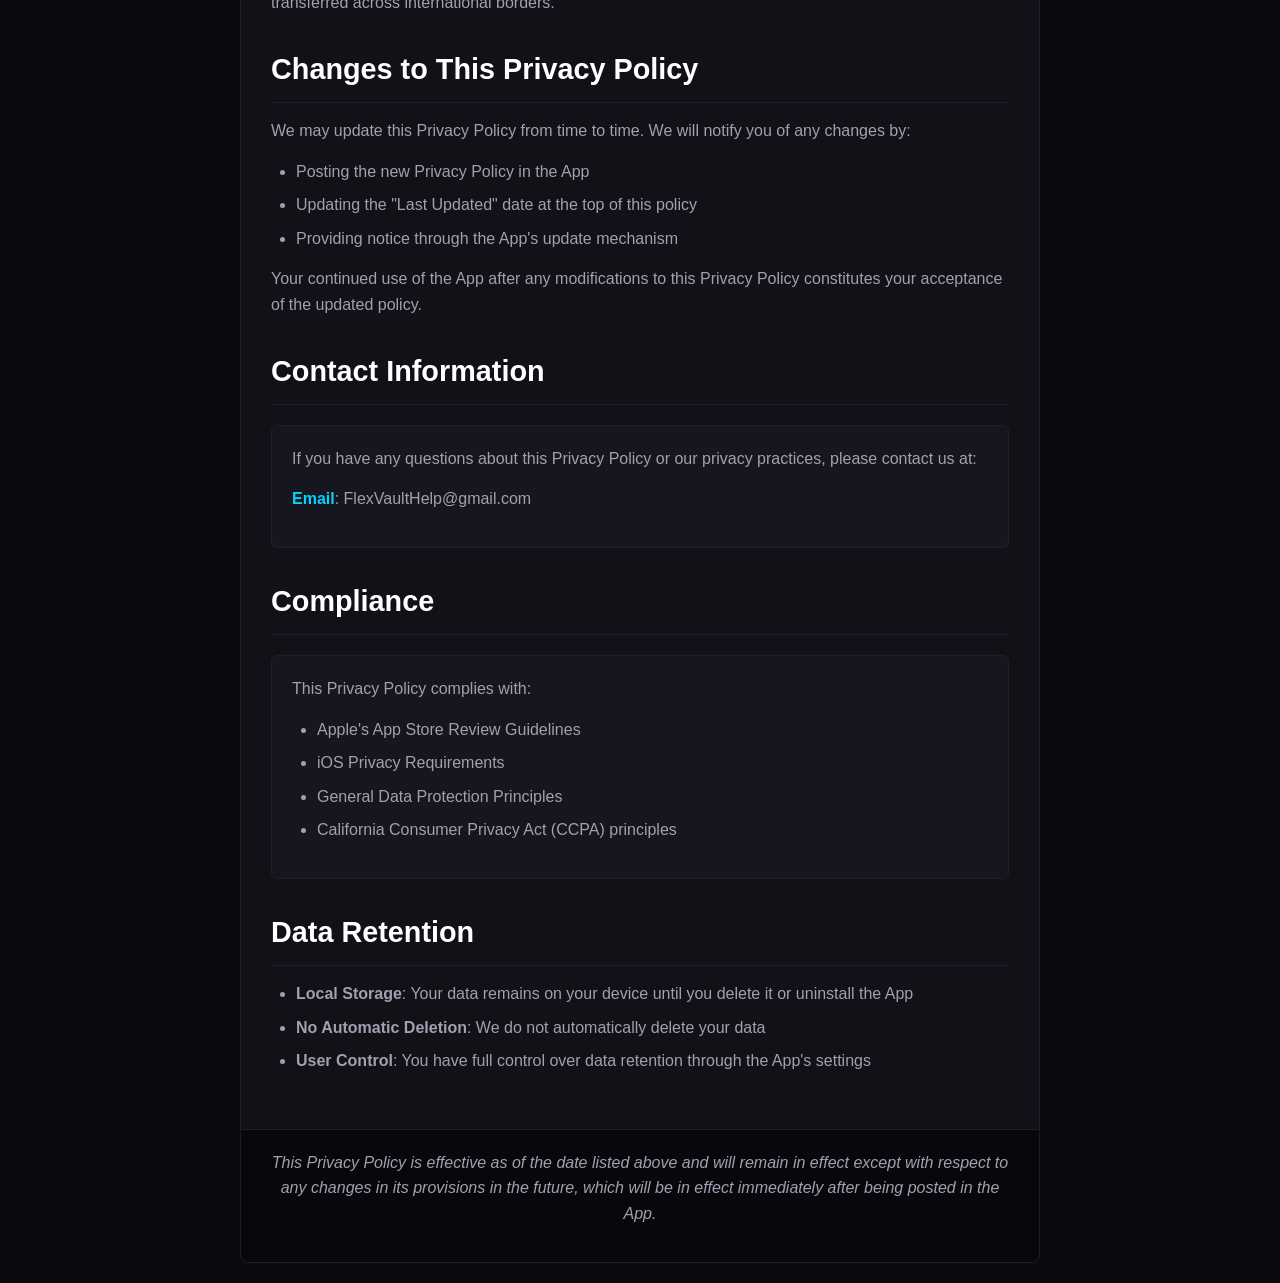
==== commit 2c04dd54: "UI color updates + other details" ====
--- a/FlexVaultPrivacy/index.html
+++ b/FlexVaultPrivacy/index.html
@@ -14,25 +14,26 @@
         body {
             font-family: -apple-system, BlinkMacSystemFont, 'Segoe UI', Roboto, Oxygen, Ubuntu, Cantarell, sans-serif;
             line-height: 1.6;
-            color: #333;
-            background-color: #f8f9fa;
+            color: #a0a0b0;
+            background-color: #0a0a0f;
             padding: 20px;
         }
 
         .container {
             max-width: 800px;
             margin: 0 auto;
-            background: white;
+            background: #111118;
             border-radius: 8px;
-            box-shadow: 0 2px 10px rgba(0, 0, 0, 0.1);
+            border: 1px solid #1e1e2a;
             overflow: hidden;
         }
 
         .header {
-            background: linear-gradient(135deg, #667eea 0%, #764ba2 100%);
+            background: #16161f;
             color: white;
             padding: 40px 30px;
             text-align: center;
+            border-bottom: 1px solid #1e1e2a;
         }
 
         .header h1 {
@@ -43,7 +44,7 @@
 
         .header .last-updated {
             font-size: 1.1rem;
-            opacity: 0.9;
+            opacity: 0.7;
             font-weight: 500;
         }
 
@@ -52,23 +53,23 @@
         }
 
         h2 {
-            color: #2c3e50;
+            color: #ffffff;
             font-size: 1.8rem;
             margin: 30px 0 15px 0;
             padding-bottom: 10px;
-            border-bottom: 2px solid #e9ecef;
+            border-bottom: 1px solid #1e1e2a;
             font-weight: 600;
         }
 
         h3 {
-            color: #34495e;
+            color: #e0e0e0;
             font-size: 1.4rem;
             margin: 25px 0 12px 0;
             font-weight: 600;
         }
 
         h4 {
-            color: #495057;
+            color: #c0c0c0;
             font-size: 1.2rem;
             margin: 20px 0 10px 0;
             font-weight: 600;
@@ -77,7 +78,7 @@
         p {
             margin-bottom: 15px;
             font-size: 1rem;
-            color: #555;
+            color: #a0a0b0;
         }
 
         ul {
@@ -87,80 +88,80 @@
 
         li {
             margin-bottom: 8px;
-            color: #555;
+            color: #a0a0b0;
         }
 
         .highlight-box {
-            background: #f8f9fa;
-            border-left: 4px solid #667eea;
+            background: #16161f;
+            border-left: 2px solid #00d4ff;
             padding: 20px;
             margin: 20px 0;
             border-radius: 0 4px 4px 0;
         }
 
         .contact-info {
-            background: #e3f2fd;
-            border: 1px solid #bbdefb;
+            background: #16161f;
+            border: 1px solid #1e1e2a;
             border-radius: 6px;
             padding: 20px;
             margin: 20px 0;
         }
 
         .contact-info strong {
-            color: #1976d2;
+            color: #00d4ff;
         }
 
         .compliance-section {
-            background: #f3e5f5;
-            border: 1px solid #e1bee7;
+            background: #16161f;
+            border: 1px solid #1e1e2a;
             border-radius: 6px;
             padding: 20px;
             margin: 20px 0;
         }
 
         .footer {
-            background: #f8f9fa;
+            background: #08080c;
             padding: 20px 30px;
             text-align: center;
-            color: #6c757d;
+            color: #707080;
             font-style: italic;
-            border-top: 1px solid #e9ecef;
+            border-top: 1px solid #1e1e2a;
         }
 
         .back-link {
             display: inline-block;
             margin-bottom: 20px;
-            color: #667eea;
+            color: #00d4ff;
             text-decoration: none;
             font-weight: 500;
             transition: color 0.3s ease;
         }
 
         .back-link:hover {
-            color: #764ba2;
+            color: #ffffff;
         }
 
         @media (max-width: 768px) {
             body {
                 padding: 10px;
             }
-            
+
             .header {
                 padding: 30px 20px;
             }
-            
+
             .header h1 {
                 font-size: 2rem;
             }
-            
+
             .content {
                 padding: 30px 20px;
             }
-            
+
             h2 {
                 font-size: 1.5rem;
             }
-            
+
             h3 {
                 font-size: 1.3rem;
             }
